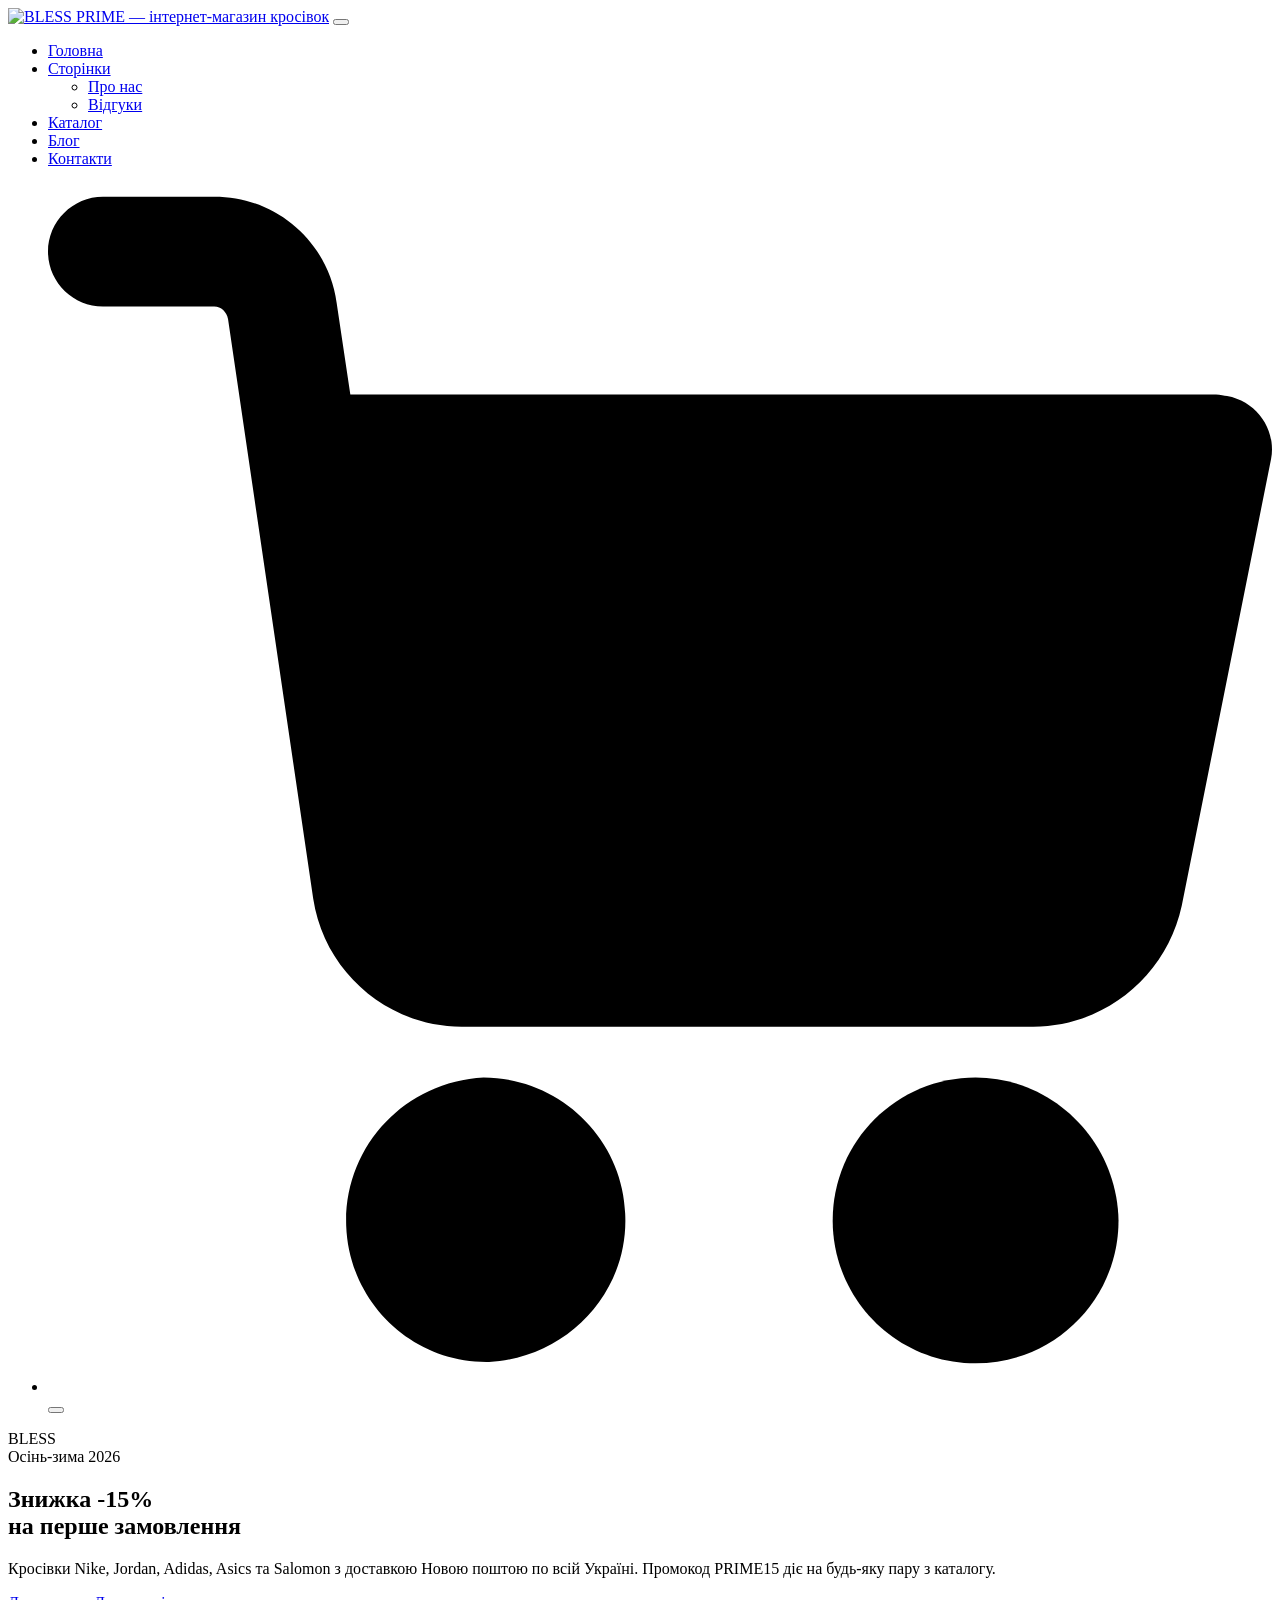
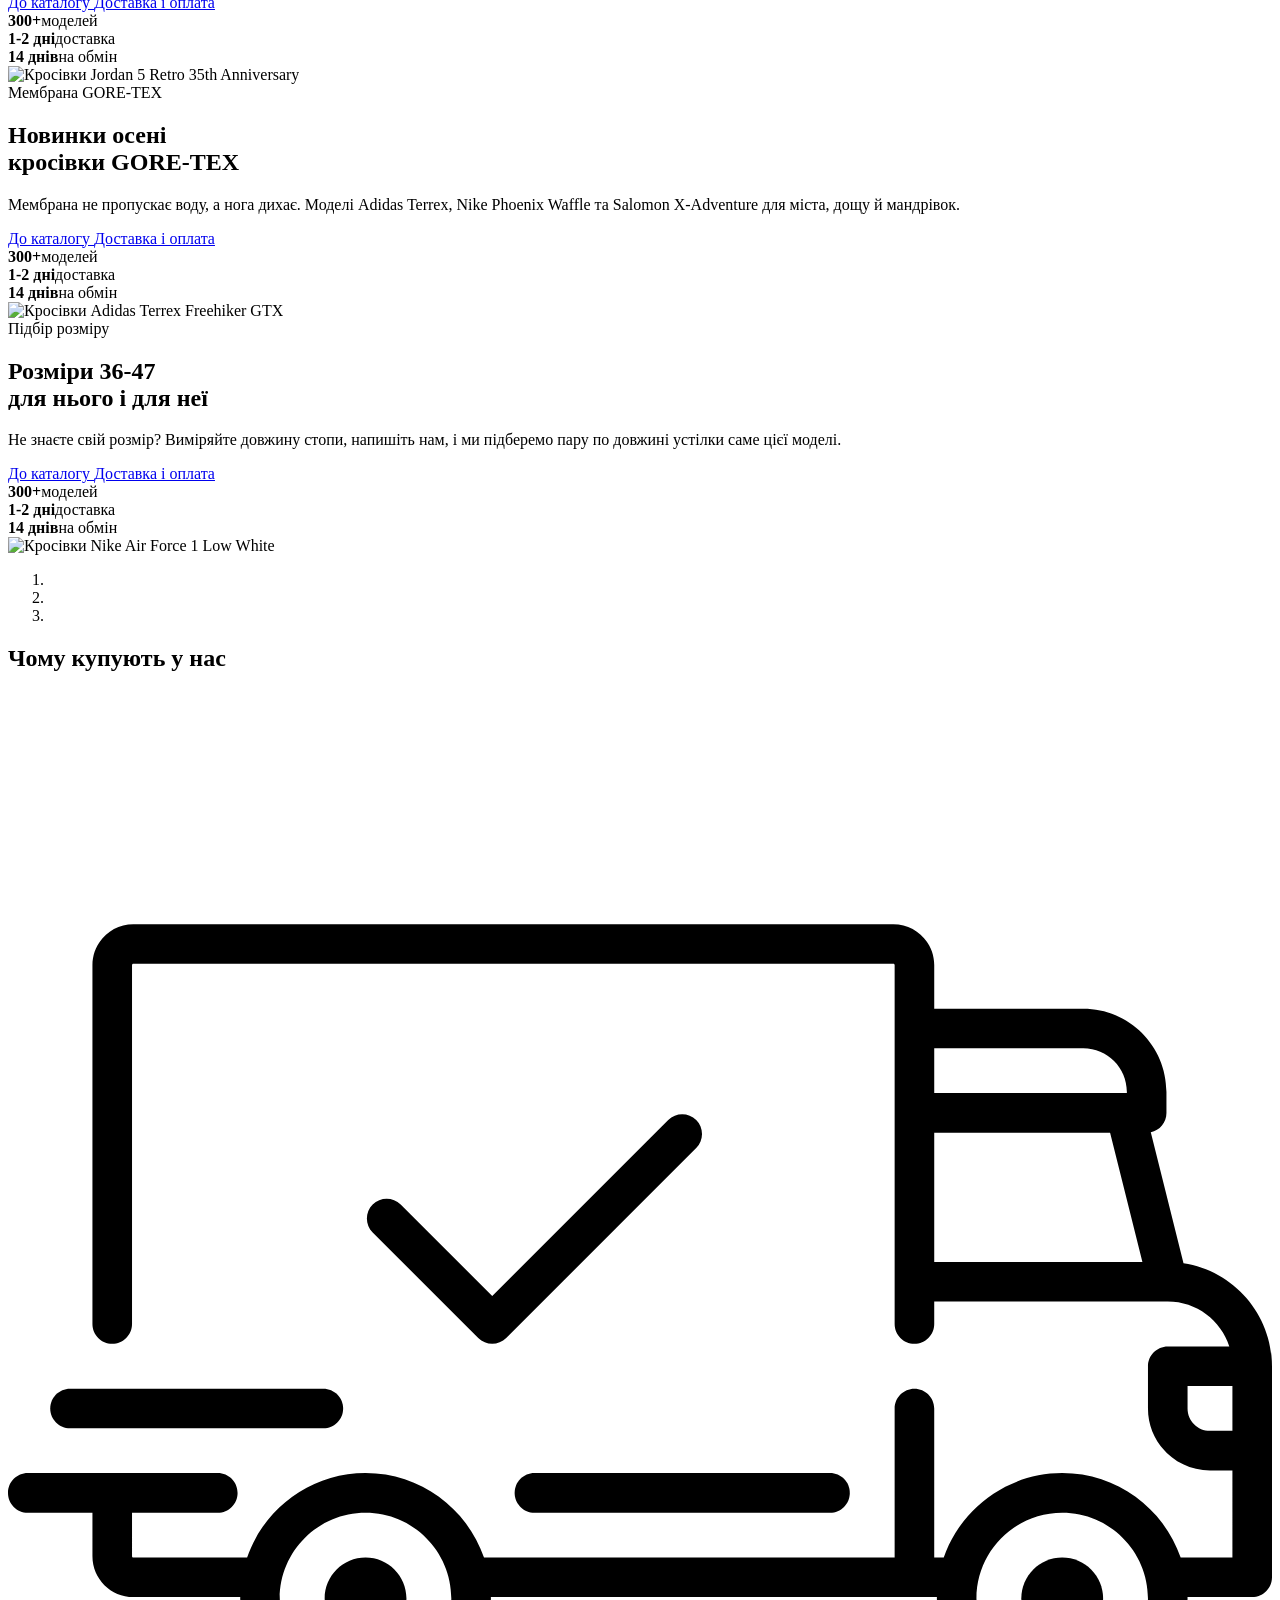
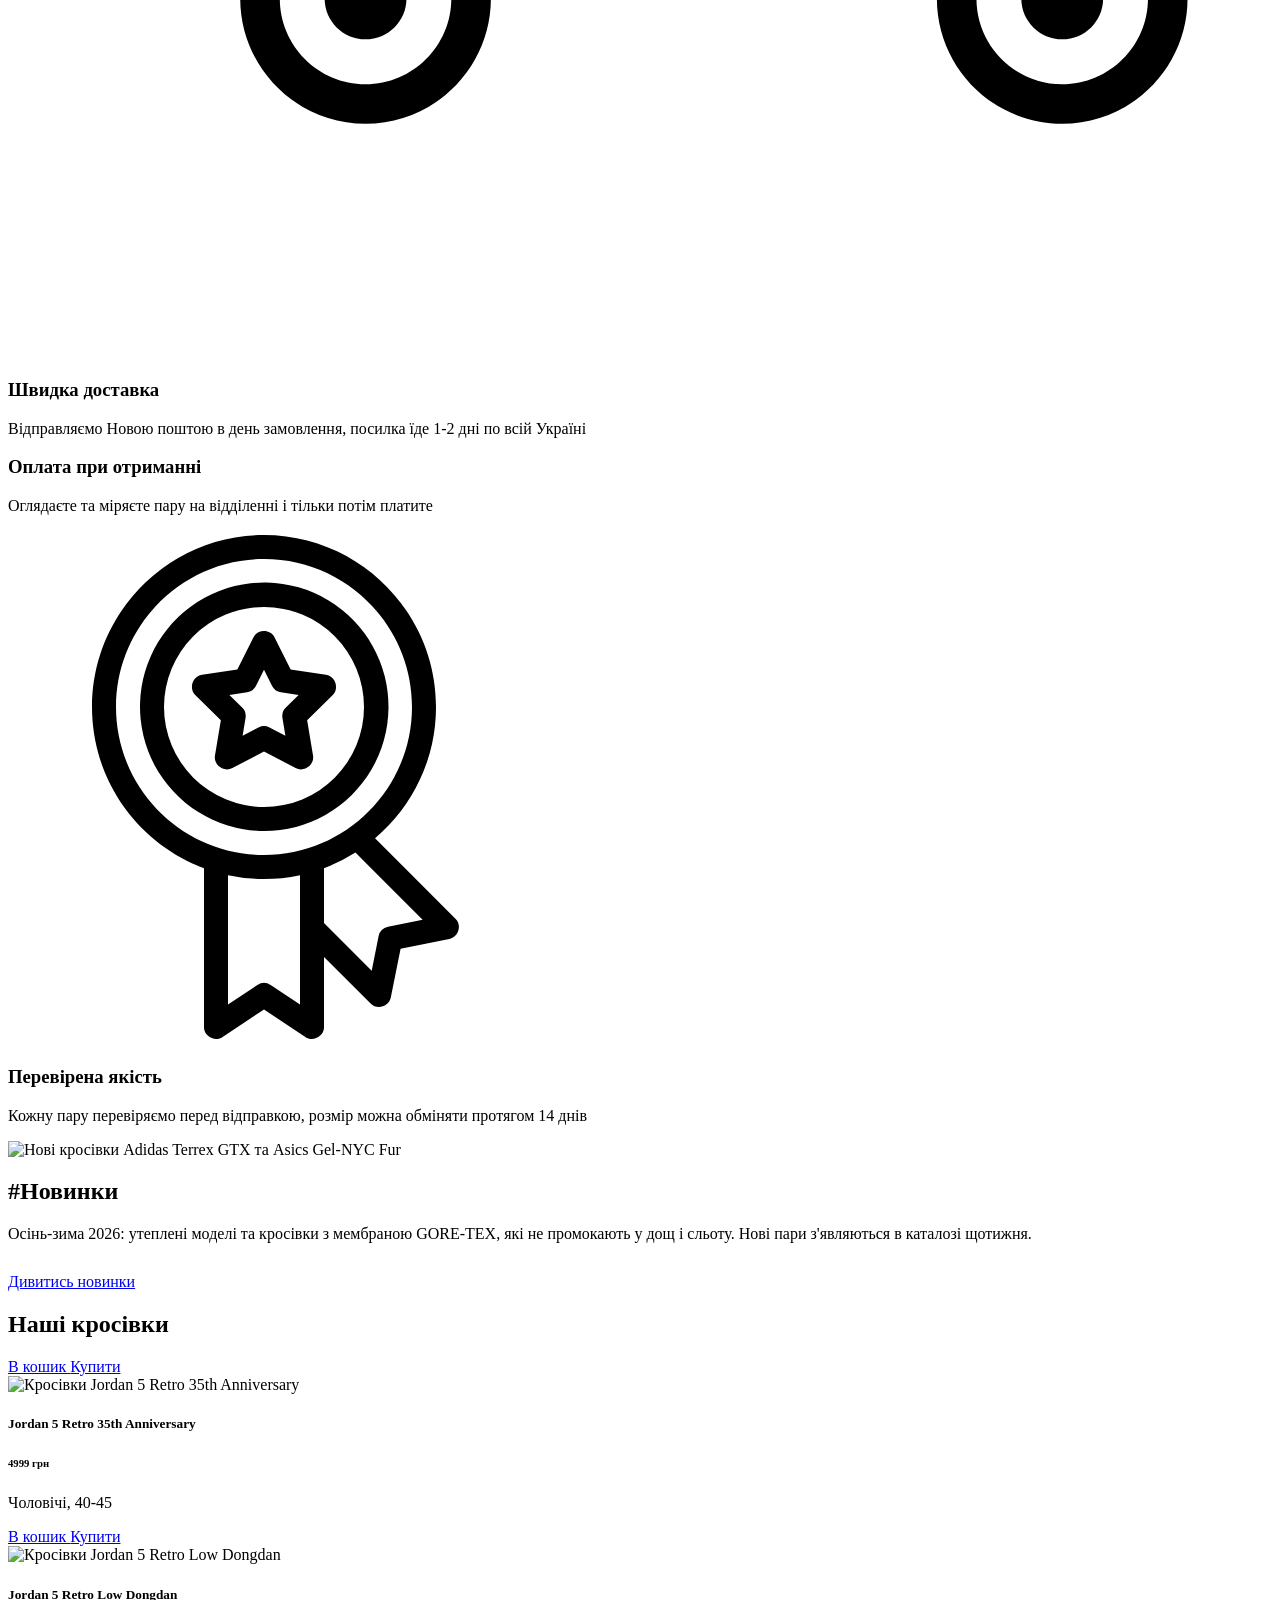
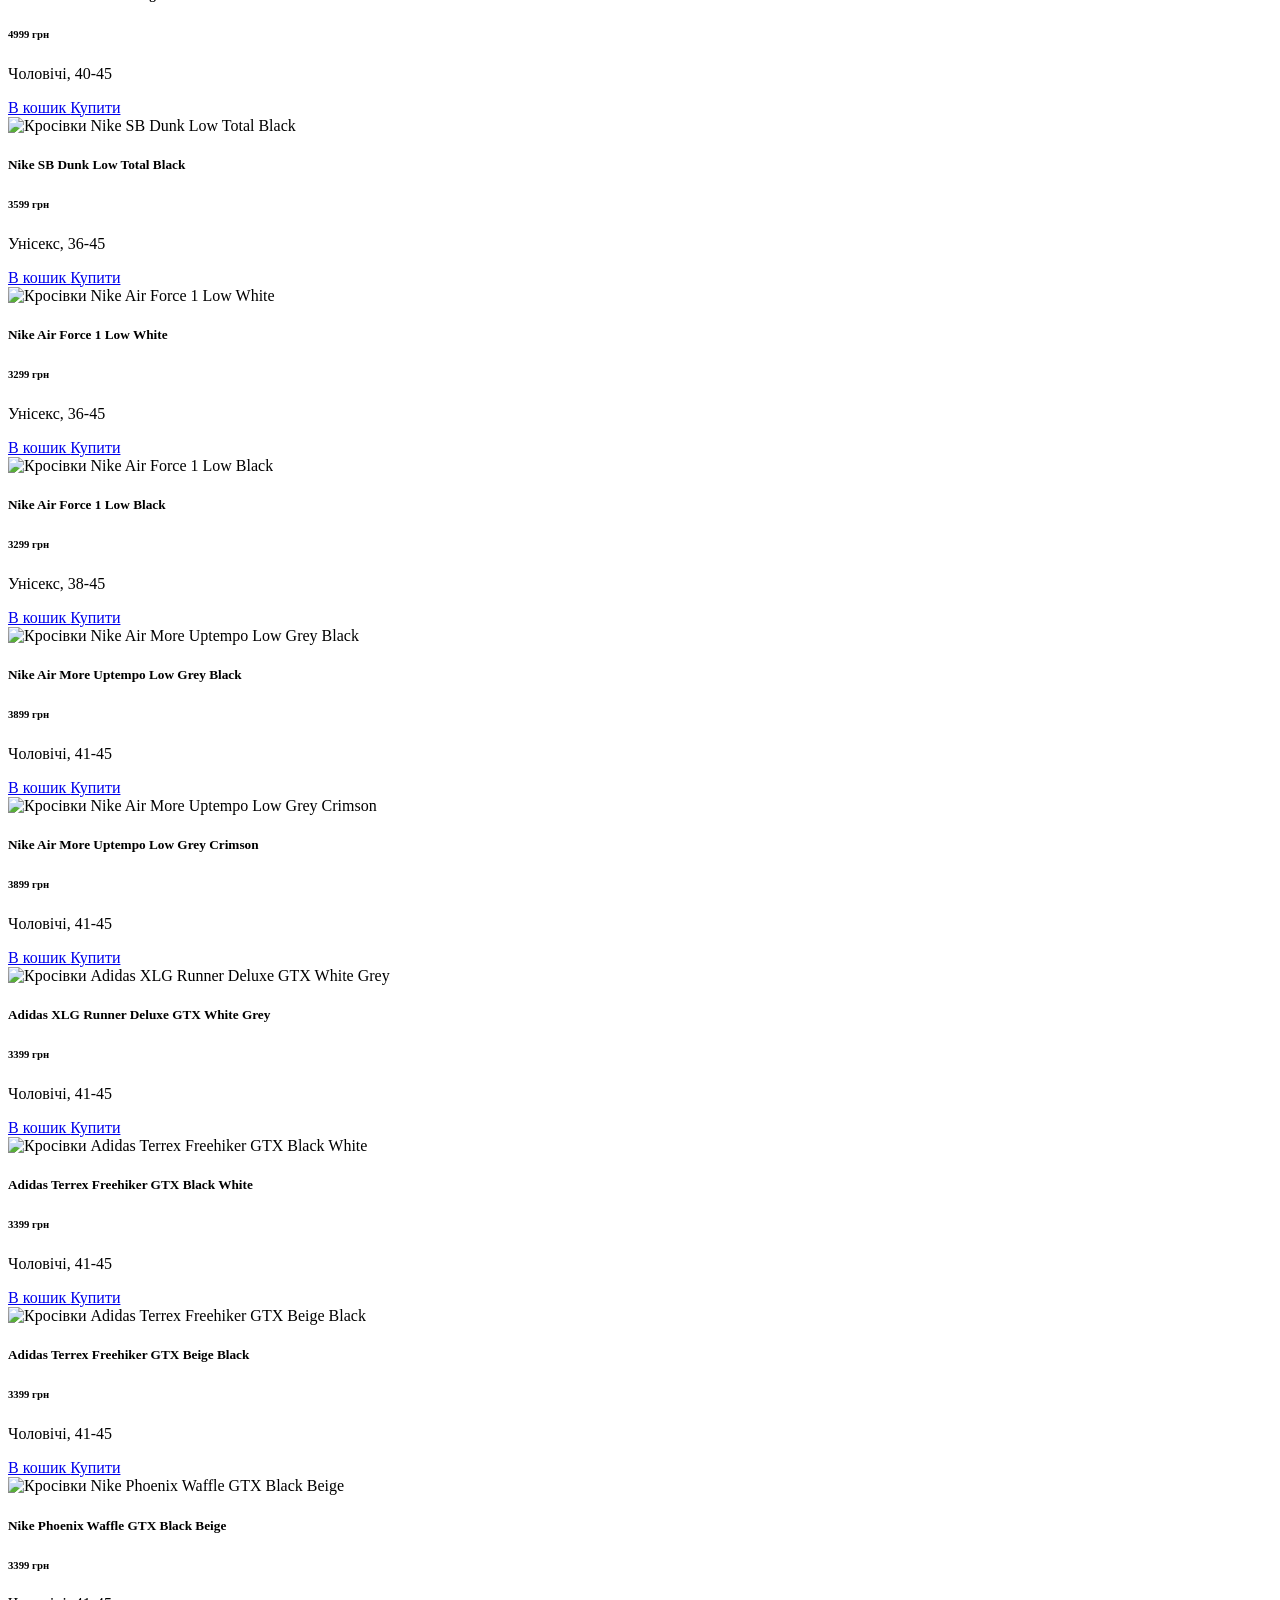
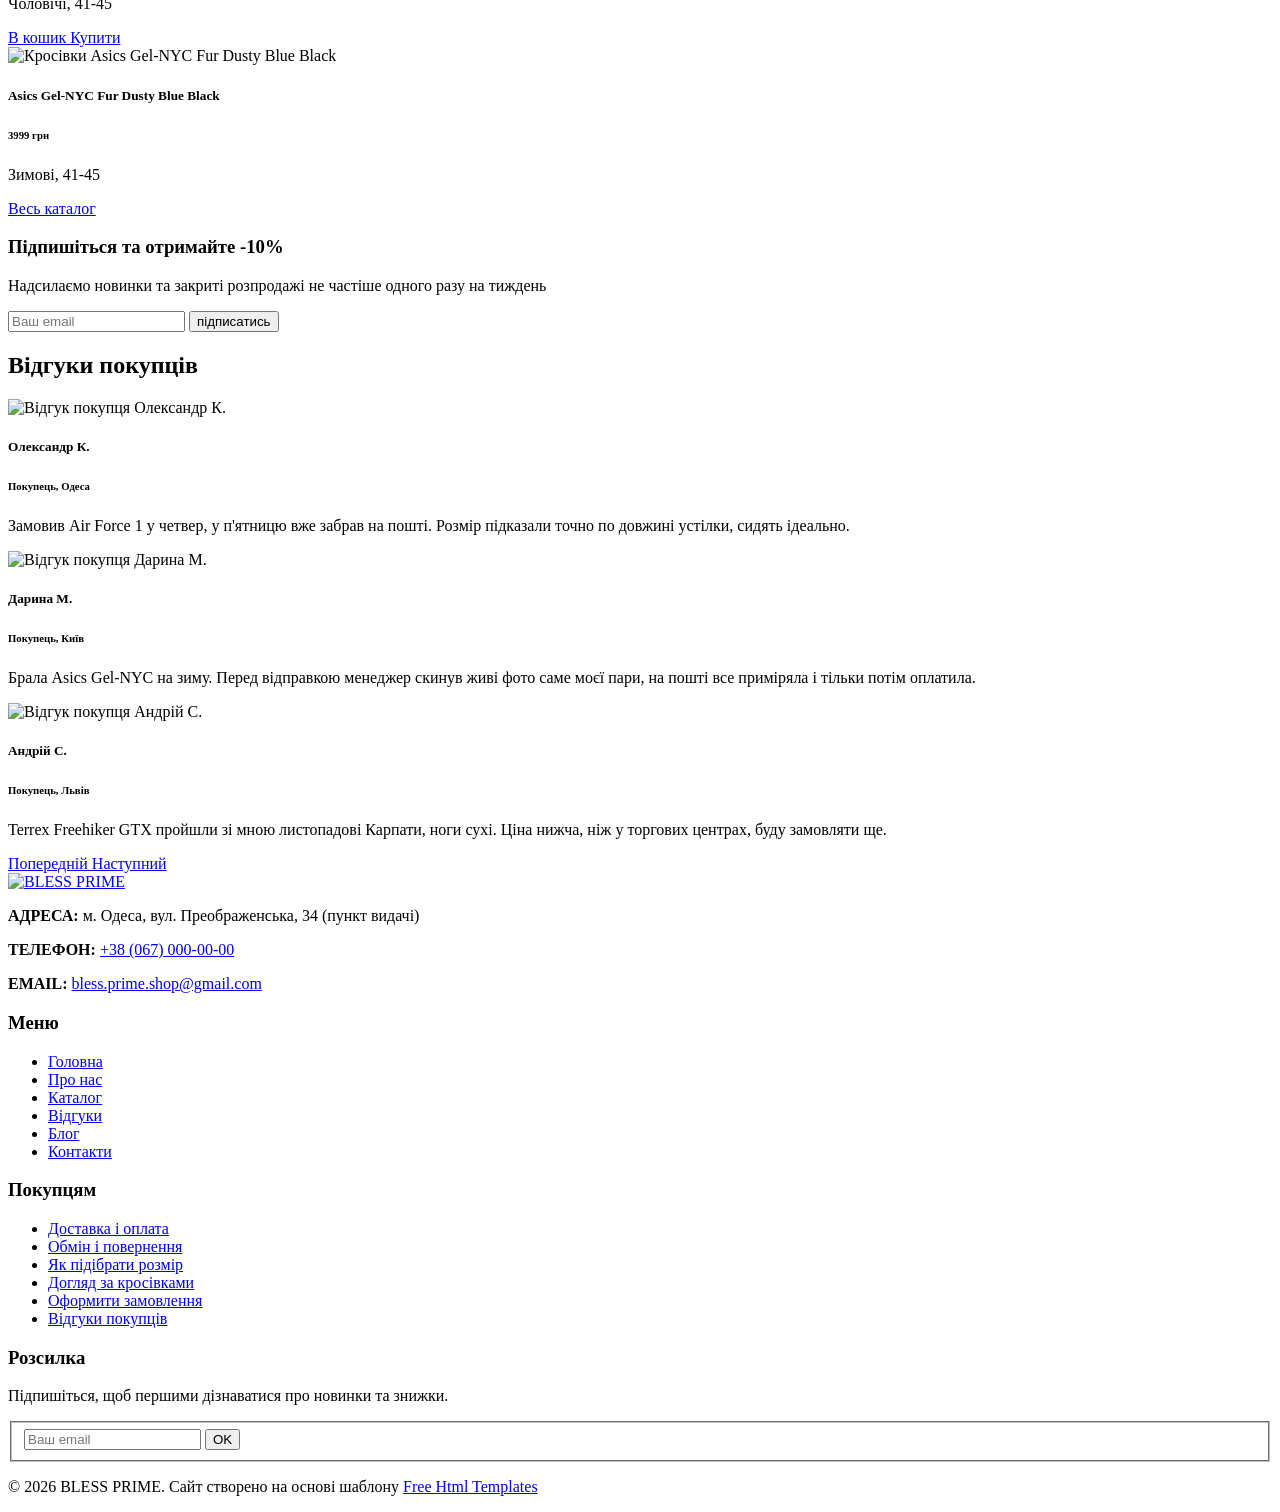
==== index.html @ ebe40871 "Add files via upload" ====
<!DOCTYPE html>
<html lang="uk">
   <head>
      <!-- Basic -->
      <meta charset="utf-8" />
      <meta http-equiv="X-UA-Compatible" content="IE=edge" />
      <!-- GA_TAG -->
      <!-- Mobile Metas -->
      <meta name="viewport" content="width=device-width, initial-scale=1, shrink-to-fit=no" />
      <!-- Site Metas -->
      <meta name="keywords" content="кросівки, купити кросівки, кросівки Одеса, Nike, Jordan, Adidas, Asics, Salomon, GORE-TEX, інтернет-магазин кросівок" />
      <meta name="description" content="Інтернет-магазин кросівок BLESS PRIME: Nike, Jordan, Adidas, Asics, Salomon. Доставка Новою поштою 1-2 дні, оплата при отриманні, обмін розміру 14 днів." />
      <meta name="author" content="BLESS PRIME" />
      <link rel="shortcut icon" href="images/favicon.png" type="image/png">
      <title>Купити кросівки в Одесі та Україні | BLESS PRIME</title>
      <!-- fonts with cyrillic -->
      <link rel="preconnect" href="https://fonts.googleapis.com">
      <link rel="preconnect" href="https://fonts.gstatic.com" crossorigin>
      <link href="https://fonts.googleapis.com/css2?family=Manrope:wght@400;500;600;700;800&family=Unbounded:wght@500;700;800;900&display=swap" rel="stylesheet">
      <!-- bootstrap core css -->
      <link rel="stylesheet" type="text/css" href="css/bootstrap.css" />
      <!-- font awesome style -->
      <link href="css/font-awesome.min.css" rel="stylesheet" />
      <!-- Custom styles for this template -->
      <link href="css/style.css" rel="stylesheet" />
      <!-- responsive style -->
      <link href="css/responsive.css" rel="stylesheet" />
      <!-- BLESS PRIME styles -->
      <link href="css/prime.css" rel="stylesheet" />
   </head>
   <body>
      <div class="hero_area">
         <!-- header section strats -->
         <header class="header_section">
            <div class="container">
               <nav class="navbar navbar-expand-lg custom_nav-container ">
                  <a class="navbar-brand" href="index.html"><img width="250" src="images/logo-bless-prime.png" alt="BLESS PRIME — інтернет-магазин кросівок" /></a>
                  <button class="navbar-toggler" type="button" data-toggle="collapse" data-target="#navbarSupportedContent" aria-controls="navbarSupportedContent" aria-expanded="false" aria-label="Відкрити меню">
                  <span class=""> </span>
                  </button>
                  <div class="collapse navbar-collapse" id="navbarSupportedContent">
                     <ul class="navbar-nav">
                        <li class="nav-item active">
                           <a class="nav-link" href="index.html">Головна</a>
                        </li>
                       <li class="nav-item dropdown">
                           <a class="nav-link dropdown-toggle" href="#" data-toggle="dropdown" role="button" aria-haspopup="true" aria-expanded="true"> <span class="nav-label">Сторінки <span class="caret"></span></span></a>
                           <ul class="dropdown-menu">
                              <li><a href="about.html">Про нас</a></li>
                              <li><a href="testimonial.html">Відгуки</a></li>
                           </ul>
                        </li>
                        <li class="nav-item">
                           <a class="nav-link" href="product.html">Каталог</a>
                        </li>
                        <li class="nav-item">
                           <a class="nav-link" href="blog_list.html">Блог</a>
                        </li>
                        <li class="nav-item">
                           <a class="nav-link" href="contact.html">Контакти</a>
                        </li>
                        <li class="nav-item">
                           <a class="nav-link" href="contact.html" title="Оформити замовлення">
                              <svg version="1.1" id="Capa_1" xmlns="http://www.w3.org/2000/svg" xmlns:xlink="http://www.w3.org/1999/xlink" x="0px" y="0px" viewBox="0 0 456.029 456.029" style="enable-background:new 0 0 456.029 456.029;" xml:space="preserve">
                                 <g>
                                    <g>
                                       <path d="M345.6,338.862c-29.184,0-53.248,23.552-53.248,53.248c0,29.184,23.552,53.248,53.248,53.248
                                          c29.184,0,53.248-23.552,53.248-53.248C398.336,362.926,374.784,338.862,345.6,338.862z" />
                                    </g>
                                 </g>
                                 <g>
                                    <g>
                                       <path d="M439.296,84.91c-1.024,0-2.56-0.512-4.096-0.512H112.64l-5.12-34.304C104.448,27.566,84.992,10.67,61.952,10.67H20.48
                                          C9.216,10.67,0,19.886,0,31.15c0,11.264,9.216,20.48,20.48,20.48h41.472c2.56,0,4.608,2.048,5.12,4.608l31.744,216.064
                                          c4.096,27.136,27.648,47.616,55.296,47.616h212.992c26.624,0,49.664-18.944,55.296-45.056l33.28-166.4
                                          C457.728,97.71,450.56,86.958,439.296,84.91z" />
                                    </g>
                                 </g>
                                 <g>
                                    <g>
                                       <path d="M215.04,389.55c-1.024-28.16-24.576-50.688-52.736-50.688c-29.696,1.536-52.224,26.112-51.2,55.296
                                          c1.024,28.16,24.064,50.688,52.224,50.688h1.024C193.536,443.31,216.576,418.734,215.04,389.55z" />
                                    </g>
                                 </g>
                                 <g>
                                 </g>
                                 <g>
                                 </g>
                                 <g>
                                 </g>
                                 <g>
                                 </g>
                                 <g>
                                 </g>
                                 <g>
                                 </g>
                                 <g>
                                 </g>
                                 <g>
                                 </g>
                                 <g>
                                 </g>
                                 <g>
                                 </g>
                                 <g>
                                 </g>
                                 <g>
                                 </g>
                                 <g>
                                 </g>
                                 <g>
                                 </g>
                                 <g>
                                 </g>
                              </svg>
                           </a>
                        </li>
                        <form class="form-inline" action="product.html">
                           <button class="btn  my-2 my-sm-0 nav_search-btn" type="submit" title="Пошук">
                           <i class="fa fa-search" aria-hidden="true"></i>
                           </button>
                        </form>
                     </ul>
                  </div>
               </nav>
            </div>
         </header>
         <!-- end header section -->
         <!-- slider section -->
         <section class="slider_section ">
            <div class="slider_bg_box">
               <span class="hero_word">BLESS</span>
            </div>
            <div id="customCarousel1" class="carousel slide" data-ride="carousel">
               <div class="carousel-inner">
                  <div class="carousel-item active">
                     <div class="container ">
                        <div class="row">
                           <div class="col-md-7 col-lg-6 ">
                              <div class="detail-box">
                                 <div class="hero_badge">Осінь-зима 2026</div>
                                 <h1 class="slide_title">
                                    <span>
                                    Знижка -15%
                                    </span>
                                    <br>
                                    на перше замовлення
                                 </h1>
                                 <p>
                                    Кросівки Nike, Jordan, Adidas, Asics та Salomon з доставкою Новою поштою по всій Україні. Промокод PRIME15 діє на будь-яку пару з каталогу.
                                 </p>
                                 <div class="btn-box">
                                    <a href="product.html" class="btn1">
                                    До каталогу
                                    </a>
                                    <a href="about.html#delivery" class="btn2">
                                    Доставка і оплата
                                    </a>
                                 </div>
                                 <div class="hero_stats">
                                    <div><b>300+</b><span>моделей</span></div>
                                    <div><b>1-2 дні</b><span>доставка</span></div>
                                    <div><b>14 днів</b><span>на обмін</span></div>
                                 </div>
                              </div>
                           </div>
                           <div class="col-md-5 col-lg-6 hero_img_col">
                              <img class="hero_img" src="images/hero-jordan-5-retro.jpg" alt="Кросівки Jordan 5 Retro 35th Anniversary">
                           </div>
                        </div>
                     </div>
                  </div>
                  <div class="carousel-item ">
                     <div class="container ">
                        <div class="row">
                           <div class="col-md-7 col-lg-6 ">
                              <div class="detail-box">
                                 <div class="hero_badge">Мембрана GORE-TEX</div>
                                 <h2 class="slide_title">
                                    <span>
                                    Новинки осені
                                    </span>
                                    <br>
                                    кросівки GORE-TEX
                                 </h2>
                                 <p>
                                    Мембрана не пропускає воду, а нога дихає. Моделі Adidas Terrex, Nike Phoenix Waffle та Salomon X-Adventure для міста, дощу й мандрівок.
                                 </p>
                                 <div class="btn-box">
                                    <a href="product.html" class="btn1">
                                    До каталогу
                                    </a>
                                    <a href="about.html#delivery" class="btn2">
                                    Доставка і оплата
                                    </a>
                                 </div>
                                 <div class="hero_stats">
                                    <div><b>300+</b><span>моделей</span></div>
                                    <div><b>1-2 дні</b><span>доставка</span></div>
                                    <div><b>14 днів</b><span>на обмін</span></div>
                                 </div>
                              </div>
                           </div>
                           <div class="col-md-5 col-lg-6 hero_img_col">
                              <img class="hero_img" src="images/hero-adidas-terrex-gtx.jpg" alt="Кросівки Adidas Terrex Freehiker GTX">
                           </div>
                        </div>
                     </div>
                  </div>
                  <div class="carousel-item ">
                     <div class="container ">
                        <div class="row">
                           <div class="col-md-7 col-lg-6 ">
                              <div class="detail-box">
                                 <div class="hero_badge">Підбір розміру</div>
                                 <h2 class="slide_title">
                                    <span>
                                    Розміри 36-47
                                    </span>
                                    <br>
                                    для нього і для неї
                                 </h2>
                                 <p>
                                    Не знаєте свій розмір? Виміряйте довжину стопи, напишіть нам, і ми підберемо пару по довжині устілки саме цієї моделі.
                                 </p>
                                 <div class="btn-box">
                                    <a href="product.html" class="btn1">
                                    До каталогу
                                    </a>
                                    <a href="about.html#delivery" class="btn2">
                                    Доставка і оплата
                                    </a>
                                 </div>
                                 <div class="hero_stats">
                                    <div><b>300+</b><span>моделей</span></div>
                                    <div><b>1-2 дні</b><span>доставка</span></div>
                                    <div><b>14 днів</b><span>на обмін</span></div>
                                 </div>
                              </div>
                           </div>
                           <div class="col-md-5 col-lg-6 hero_img_col">
                              <img class="hero_img" src="images/hero-nike-air-force-1.jpg" alt="Кросівки Nike Air Force 1 Low White">
                           </div>
                        </div>
                     </div>
                  </div>
               </div>
               <div class="container">
                  <ol class="carousel-indicators">
                     <li data-target="#customCarousel1" data-slide-to="0" class="active"></li>
                     <li data-target="#customCarousel1" data-slide-to="1"></li>
                     <li data-target="#customCarousel1" data-slide-to="2"></li>
                  </ol>
               </div>
            </div>
         </section>
         <!-- end slider section -->
      </div>
      <!-- why section -->
      <section class="why_section layout_padding">
         <div class="container">
            <div class="heading_container heading_center">
               <h2>
                  Чому купують у нас
               </h2>
            </div>
            <div class="row">
               <div class="col-md-4">
                  <div class="box ">
                     <div class="img-box">
                        <svg version="1.1" id="Layer_1" xmlns="http://www.w3.org/2000/svg" xmlns:xlink="http://www.w3.org/1999/xlink" x="0px" y="0px" viewBox="0 0 512 512" style="enable-background:new 0 0 512 512;" xml:space="preserve">
                           <g>
                              <g>
                                 <path d="M476.158,231.363l-13.259-53.035c3.625-0.77,6.345-3.986,6.345-7.839v-8.551c0-18.566-15.105-33.67-33.67-33.67h-60.392
                                    V110.63c0-9.136-7.432-16.568-16.568-16.568H50.772c-9.136,0-16.568,7.432-16.568,16.568V256c0,4.427,3.589,8.017,8.017,8.017
                                    c4.427,0,8.017-3.589,8.017-8.017V110.63c0-0.295,0.239-0.534,0.534-0.534h307.841c0.295,0,0.534,0.239,0.534,0.534v145.372
                                    c0,4.427,3.589,8.017,8.017,8.017c4.427,0,8.017-3.589,8.017-8.017v-9.088h94.569c0.008,0,0.014,0.002,0.021,0.002
                                    c0.008,0,0.015-0.001,0.022-0.001c11.637,0.008,21.518,7.646,24.912,18.171h-24.928c-4.427,0-8.017,3.589-8.017,8.017v17.102
                                    c0,13.851,11.268,25.119,25.119,25.119h9.086v35.273h-20.962c-6.886-19.883-25.787-34.205-47.982-34.205
                                    s-41.097,14.322-47.982,34.205h-3.86v-60.393c0-4.427-3.589-8.017-8.017-8.017c-4.427,0-8.017,3.589-8.017,8.017v60.391H192.817
                                    c-6.886-19.883-25.787-34.205-47.982-34.205s-41.097,14.322-47.982,34.205H50.772c-0.295,0-0.534-0.239-0.534-0.534v-17.637
                                    h34.739c4.427,0,8.017-3.589,8.017-8.017s-3.589-8.017-8.017-8.017H8.017c-4.427,0-8.017,3.589-8.017,8.017
                                    s3.589,8.017,8.017,8.017h26.188v17.637c0,9.136,7.432,16.568,16.568,16.568h43.304c-0.002,0.178-0.014,0.355-0.014,0.534
                                    c0,27.996,22.777,50.772,50.772,50.772s50.772-22.776,50.772-50.772c0-0.18-0.012-0.356-0.014-0.534h180.67
                                    c-0.002,0.178-0.014,0.355-0.014,0.534c0,27.996,22.777,50.772,50.772,50.772c27.995,0,50.772-22.776,50.772-50.772
                                    c0-0.18-0.012-0.356-0.014-0.534h26.203c4.427,0,8.017-3.589,8.017-8.017v-85.511C512,251.989,496.423,234.448,476.158,231.363z
                                    M375.182,144.301h60.392c9.725,0,17.637,7.912,17.637,17.637v0.534h-78.029V144.301z M375.182,230.881v-52.376h71.235
                                    l13.094,52.376H375.182z M144.835,401.904c-19.155,0-34.739-15.583-34.739-34.739s15.584-34.739,34.739-34.739
                                    c19.155,0,34.739,15.583,34.739,34.739S163.99,401.904,144.835,401.904z M427.023,401.904c-19.155,0-34.739-15.583-34.739-34.739
                                    s15.584-34.739,34.739-34.739c19.155,0,34.739,15.583,34.739,34.739S446.178,401.904,427.023,401.904z M495.967,299.29h-9.086
                                    c-5.01,0-9.086-4.076-9.086-9.086v-9.086h18.171V299.29z" />
                              </g>
                           </g>
                           <g>
                              <g>
                                 <path d="M144.835,350.597c-9.136,0-16.568,7.432-16.568,16.568c0,9.136,7.432,16.568,16.568,16.568
                                    c9.136,0,16.568-7.432,16.568-16.568C161.403,358.029,153.971,350.597,144.835,350.597z" />
                              </g>
                           </g>
                           <g>
                              <g>
                                 <path d="M427.023,350.597c-9.136,0-16.568,7.432-16.568,16.568c0,9.136,7.432,16.568,16.568,16.568
                                    c9.136,0,16.568-7.432,16.568-16.568C443.591,358.029,436.159,350.597,427.023,350.597z" />
                              </g>
                           </g>
                           <g>
                              <g>
                                 <path d="M332.96,316.393H213.244c-4.427,0-8.017,3.589-8.017,8.017s3.589,8.017,8.017,8.017H332.96
                                    c4.427,0,8.017-3.589,8.017-8.017S337.388,316.393,332.96,316.393z" />
                              </g>
                           </g>
                           <g>
                              <g>
                                 <path d="M127.733,282.188H25.119c-4.427,0-8.017,3.589-8.017,8.017s3.589,8.017,8.017,8.017h102.614
                                    c4.427,0,8.017-3.589,8.017-8.017S132.16,282.188,127.733,282.188z" />
                              </g>
                           </g>
                           <g>
                              <g>
                                 <path d="M278.771,173.37c-3.13-3.13-8.207-3.13-11.337,0.001l-71.292,71.291l-37.087-37.087c-3.131-3.131-8.207-3.131-11.337,0
                                    c-3.131,3.131-3.131,8.206,0,11.337l42.756,42.756c1.565,1.566,3.617,2.348,5.668,2.348s4.104-0.782,5.668-2.348l76.96-76.96
                                    C281.901,181.576,281.901,176.501,278.771,173.37z" />
                              </g>
                           </g>
                           <g>
                           </g>
                           <g>
                           </g>
                           <g>
                           </g>
                           <g>
                           </g>
                           <g>
                           </g>
                           <g>
                           </g>
                           <g>
                           </g>
                           <g>
                           </g>
                           <g>
                           </g>
                           <g>
                           </g>
                           <g>
                           </g>
                           <g>
                           </g>
                           <g>
                           </g>
                           <g>
                           </g>
                           <g>
                           </g>
                        </svg>
                     </div>
                     <div class="detail-box">
                        <h3>
                           Швидка доставка
                        </h3>
                        <p>
                           Відправляємо Новою поштою в день замовлення, посилка їде 1-2 дні по всій Україні
                        </p>
                     </div>
                  </div>
               </div>
               <div class="col-md-4">
                  <div class="box ">
                     <div class="img-box">
                        <i class="fa fa-credit-card" aria-hidden="true"></i>
                     </div>
                     <div class="detail-box">
                        <h3>
                           Оплата при отриманні
                        </h3>
                        <p>
                           Оглядаєте та міряєте пару на відділенні і тільки потім платите
                        </p>
                     </div>
                  </div>
               </div>
               <div class="col-md-4">
                  <div class="box ">
                     <div class="img-box">
                        <svg id="_30_Premium" height="512" viewBox="0 0 512 512" width="512" xmlns="http://www.w3.org/2000/svg" data-name="30_Premium">
                           <g id="filled">
                              <path d="m252.92 300h3.08a124.245 124.245 0 1 0 -4.49-.09c.075.009.15.023.226.03.394.039.789.06 1.184.06zm-96.92-124a100 100 0 1 1 100 100 100.113 100.113 0 0 1 -100-100z" />
                              <path d="m447.445 387.635-80.4-80.4a171.682 171.682 0 0 0 60.955-131.235c0-94.841-77.159-172-172-172s-172 77.159-172 172c0 73.747 46.657 136.794 112 161.2v158.8c-.3 9.289 11.094 15.384 18.656 9.984l41.344-27.562 41.344 27.562c7.574 5.4 18.949-.7 18.656-9.984v-70.109l46.6 46.594c6.395 6.789 18.712 3.025 20.253-6.132l9.74-48.724 48.725-9.742c9.163-1.531 12.904-13.893 6.127-20.252zm-339.445-211.635c0-81.607 66.393-148 148-148s148 66.393 148 148-66.393 148-148 148-148-66.393-148-148zm154.656 278.016a12 12 0 0 0 -13.312 0l-29.344 19.562v-129.378a172.338 172.338 0 0 0 72 0v129.38zm117.381-58.353a12 12 0 0 0 -9.415 9.415l-6.913 34.58-47.709-47.709v-54.749a171.469 171.469 0 0 0 31.467-15.6l67.151 67.152z" />
                              <path d="m287.62 236.985c8.349 4.694 19.251-3.212 17.367-12.618l-5.841-35.145 25.384-25c7.049-6.5 2.89-19.3-6.634-20.415l-35.23-5.306-15.933-31.867c-4.009-8.713-17.457-8.711-21.466 0l-15.933 31.866-35.23 5.306c-9.526 1.119-13.681 13.911-6.634 20.415l25.384 25-5.841 35.145c-1.879 9.406 9 17.31 17.367 12.618l31.62-16.414zm-53-32.359 2.928-17.615a12 12 0 0 0 -3.417-10.516l-12.721-12.531 17.658-2.66a12 12 0 0 0 8.947-6.5l7.985-15.971 7.985 15.972a12 12 0 0 0 8.947 6.5l17.658 2.66-12.723 12.535a12 12 0 0 0 -3.417 10.516l2.928 17.615-15.849-8.231a12 12 0 0 0 -11.058 0z" />
                           </g>
                        </svg>
                     </div>
                     <div class="detail-box">
                        <h3>
                           Перевірена якість
                        </h3>
                        <p>
                           Кожну пару перевіряємо перед відправкою, розмір можна обміняти протягом 14 днів
                        </p>
                     </div>
                  </div>
               </div>
            </div>
         </div>
      </section>
      <!-- end why section -->
      <!-- arrival section -->
      <section class="arrival_section">
         <div class="container">
            <div class="box">
               <div class="arrival_bg_box">
                  <img src="images/new-arrivals-gtx-sneakers.jpg" alt="Нові кросівки Adidas Terrex GTX та Asics Gel-NYC Fur">
               </div>
               <div class="row">
                  <div class="col-md-6 ml-auto">
                     <div class="heading_container remove_line_bt">
                        <h2>
                           #Новинки
                        </h2>
                     </div>
                     <p style="margin-top: 20px;margin-bottom: 30px;">
                        Осінь-зима 2026: утеплені моделі та кросівки з мембраною GORE-TEX, які не промокають у дощ і сльоту. Нові пари з'являються в каталозі щотижня.
                     </p>
                     <a href="product.html">
                     Дивитись новинки
                     </a>
                  </div>
               </div>
            </div>
         </div>
      </section>
      <!-- end arrival section -->
      <!-- product section -->
      <section class="product_section layout_padding">
         <div class="container">
            <div class="heading_container heading_center">
               <h2>
                  Наші <span>кросівки</span>
               </h2>
            </div>
            <div class="row">
               <div class="col-sm-6 col-md-4 col-lg-4" data-tags="jordan 5 retro 35th anniversary">
                  <div class="box">
                     <div class="option_container">
                        <div class="options">
                           <a href="product.html" class="option1">
                           В кошик
                           </a>
                           <a href="contact.html" class="option2">
                           Купити
                           </a>
                        </div>
                     </div>
                     <div class="img-box">
                        <img src="images/jordan-5-retro-35th-anniversary.jpg" alt="Кросівки Jordan 5 Retro 35th Anniversary">
                     </div>
                     <div class="detail-box">
                        <h5>
                           Jordan 5 Retro 35th Anniversary
                        </h5>
                        <h6>
                           4999 грн
                        </h6>
                     </div>
                     <p class="product_note">Чоловічі, 40-45</p>
                  </div>
               </div>
               <div class="col-sm-6 col-md-4 col-lg-4" data-tags="jordan 5 retro low dongdan">
                  <div class="box">
                     <div class="option_container">
                        <div class="options">
                           <a href="product.html" class="option1">
                           В кошик
                           </a>
                           <a href="contact.html" class="option2">
                           Купити
                           </a>
                        </div>
                     </div>
                     <div class="img-box">
                        <img src="images/jordan-5-retro-low-dongdan.jpg" alt="Кросівки Jordan 5 Retro Low Dongdan">
                     </div>
                     <div class="detail-box">
                        <h5>
                           Jordan 5 Retro Low Dongdan
                        </h5>
                        <h6>
                           4999 грн
                        </h6>
                     </div>
                     <p class="product_note">Чоловічі, 40-45</p>
                  </div>
               </div>
               <div class="col-sm-6 col-md-4 col-lg-4" data-tags="nike sb dunk low total black">
                  <div class="box">
                     <div class="option_container">
                        <div class="options">
                           <a href="product.html" class="option1">
                           В кошик
                           </a>
                           <a href="contact.html" class="option2">
                           Купити
                           </a>
                        </div>
                     </div>
                     <div class="img-box">
                        <img src="images/nike-sb-dunk-low-total-black.jpg" alt="Кросівки Nike SB Dunk Low Total Black">
                     </div>
                     <div class="detail-box">
                        <h5>
                           Nike SB Dunk Low Total Black
                        </h5>
                        <h6>
                           3599 грн
                        </h6>
                     </div>
                     <p class="product_note">Унісекс, 36-45</p>
                  </div>
               </div>
               <div class="col-sm-6 col-md-4 col-lg-4" data-tags="nike air force 1 low white">
                  <div class="box">
                     <div class="option_container">
                        <div class="options">
                           <a href="product.html" class="option1">
                           В кошик
                           </a>
                           <a href="contact.html" class="option2">
                           Купити
                           </a>
                        </div>
                     </div>
                     <div class="img-box">
                        <img src="images/nike-air-force-1-low-white.jpg" alt="Кросівки Nike Air Force 1 Low White">
                     </div>
                     <div class="detail-box">
                        <h5>
                           Nike Air Force 1 Low White
                        </h5>
                        <h6>
                           3299 грн
                        </h6>
                     </div>
                     <p class="product_note">Унісекс, 36-45</p>
                  </div>
               </div>
               <div class="col-sm-6 col-md-4 col-lg-4" data-tags="nike air force 1 low black">
                  <div class="box">
                     <div class="option_container">
                        <div class="options">
                           <a href="product.html" class="option1">
                           В кошик
                           </a>
                           <a href="contact.html" class="option2">
                           Купити
                           </a>
                        </div>
                     </div>
                     <div class="img-box">
                        <img src="images/nike-air-force-1-low-black.jpg" alt="Кросівки Nike Air Force 1 Low Black">
                     </div>
                     <div class="detail-box">
                        <h5>
                           Nike Air Force 1 Low Black
                        </h5>
                        <h6>
                           3299 грн
                        </h6>
                     </div>
                     <p class="product_note">Унісекс, 38-45</p>
                  </div>
               </div>
               <div class="col-sm-6 col-md-4 col-lg-4" data-tags="nike air more uptempo low grey black">
                  <div class="box">
                     <div class="option_container">
                        <div class="options">
                           <a href="product.html" class="option1">
                           В кошик
                           </a>
                           <a href="contact.html" class="option2">
                           Купити
                           </a>
                        </div>
                     </div>
                     <div class="img-box">
                        <img src="images/nike-air-more-uptempo-low-grey-black.jpg" alt="Кросівки Nike Air More Uptempo Low Grey Black">
                     </div>
                     <div class="detail-box">
                        <h5>
                           Nike Air More Uptempo Low Grey Black
                        </h5>
                        <h6>
                           3899 грн
                        </h6>
                     </div>
                     <p class="product_note">Чоловічі, 41-45</p>
                  </div>
               </div>
               <div class="col-sm-6 col-md-4 col-lg-4" data-tags="nike air more uptempo low grey crimson">
                  <div class="box">
                     <div class="option_container">
                        <div class="options">
                           <a href="product.html" class="option1">
                           В кошик
                           </a>
                           <a href="contact.html" class="option2">
                           Купити
                           </a>
                        </div>
                     </div>
                     <div class="img-box">
                        <img src="images/nike-air-more-uptempo-low-grey-crimson.jpg" alt="Кросівки Nike Air More Uptempo Low Grey Crimson">
                     </div>
                     <div class="detail-box">
                        <h5>
                           Nike Air More Uptempo Low Grey Crimson
                        </h5>
                        <h6>
                           3899 грн
                        </h6>
                     </div>
                     <p class="product_note">Чоловічі, 41-45</p>
                  </div>
               </div>
               <div class="col-sm-6 col-md-4 col-lg-4" data-tags="adidas xlg runner deluxe gtx white grey gtx">
                  <div class="box">
                     <div class="option_container">
                        <div class="options">
                           <a href="product.html" class="option1">
                           В кошик
                           </a>
                           <a href="contact.html" class="option2">
                           Купити
                           </a>
                        </div>
                     </div>
                     <div class="img-box">
                        <img src="images/adidas-xlg-runner-deluxe-gtx-white-grey.jpg" alt="Кросівки Adidas XLG Runner Deluxe GTX White Grey">
                     </div>
                     <div class="detail-box">
                        <h5>
                           Adidas XLG Runner Deluxe GTX White Grey
                        </h5>
                        <h6>
                           3399 грн
                        </h6>
                     </div>
                     <p class="product_note">Чоловічі, 41-45</p>
                  </div>
               </div>
               <div class="col-sm-6 col-md-4 col-lg-4" data-tags="adidas terrex freehiker gtx black white gtx">
                  <div class="box">
                     <div class="option_container">
                        <div class="options">
                           <a href="product.html" class="option1">
                           В кошик
                           </a>
                           <a href="contact.html" class="option2">
                           Купити
                           </a>
                        </div>
                     </div>
                     <div class="img-box">
                        <img src="images/adidas-terrex-freehiker-gtx-black-white.jpg" alt="Кросівки Adidas Terrex Freehiker GTX Black White">
                     </div>
                     <div class="detail-box">
                        <h5>
                           Adidas Terrex Freehiker GTX Black White
                        </h5>
                        <h6>
                           3399 грн
                        </h6>
                     </div>
                     <p class="product_note">Чоловічі, 41-45</p>
                  </div>
               </div>
               <div class="col-sm-6 col-md-4 col-lg-4" data-tags="adidas terrex freehiker gtx beige black gtx">
                  <div class="box">
                     <div class="option_container">
                        <div class="options">
                           <a href="product.html" class="option1">
                           В кошик
                           </a>
                           <a href="contact.html" class="option2">
                           Купити
                           </a>
                        </div>
                     </div>
                     <div class="img-box">
                        <img src="images/adidas-terrex-freehiker-gtx-beige-black.jpg" alt="Кросівки Adidas Terrex Freehiker GTX Beige Black">
                     </div>
                     <div class="detail-box">
                        <h5>
                           Adidas Terrex Freehiker GTX Beige Black
                        </h5>
                        <h6>
                           3399 грн
                        </h6>
                     </div>
                     <p class="product_note">Чоловічі, 41-45</p>
                  </div>
               </div>
               <div class="col-sm-6 col-md-4 col-lg-4" data-tags="nike phoenix waffle gtx black beige gtx">
                  <div class="box">
                     <div class="option_container">
                        <div class="options">
                           <a href="product.html" class="option1">
                           В кошик
                           </a>
                           <a href="contact.html" class="option2">
                           Купити
                           </a>
                        </div>
                     </div>
                     <div class="img-box">
                        <img src="images/nike-phoenix-waffle-gtx-black-beige.jpg" alt="Кросівки Nike Phoenix Waffle GTX Black Beige">
                     </div>
                     <div class="detail-box">
                        <h5>
                           Nike Phoenix Waffle GTX Black Beige
                        </h5>
                        <h6>
                           3399 грн
                        </h6>
                     </div>
                     <p class="product_note">Чоловічі, 41-45</p>
                  </div>
               </div>
               <div class="col-sm-6 col-md-4 col-lg-4" data-tags="asics gel-nyc fur dusty blue black">
                  <div class="box">
                     <div class="option_container">
                        <div class="options">
                           <a href="product.html" class="option1">
                           В кошик
                           </a>
                           <a href="contact.html" class="option2">
                           Купити
                           </a>
                        </div>
                     </div>
                     <div class="img-box">
                        <img src="images/asics-gel-nyc-fur-dusty-blue-black.jpg" alt="Кросівки Asics Gel-NYC Fur Dusty Blue Black">
                     </div>
                     <div class="detail-box">
                        <h5>
                           Asics Gel-NYC Fur Dusty Blue Black
                        </h5>
                        <h6>
                           3999 грн
                        </h6>
                     </div>
                     <p class="product_note">Зимові, 41-45</p>
                  </div>
               </div>
            </div>
            <div class="btn-box">
               <a href="product.html">
               Весь каталог
               </a>
            </div>
         </div>
      </section>
      <!-- end product section -->
      <!-- subscribe section -->
      <section class="subscribe_section">
         <div class="container-fuild">
            <div class="box">
               <div class="row">
                  <div class="col-md-6 offset-md-3">
                     <div class="subscribe_form ">
                        <div class="heading_container heading_center">
                           <h3>Підпишіться та отримайте -10%</h3>
                        </div>
                        <p>Надсилаємо новинки та закриті розпродажі не частіше одного разу на тиждень</p>
                        <form action="index.html">
                           <input type="email" placeholder="Ваш email" required>
                           <button>
                           підписатись
                           </button>
                        </form>
                     </div>
                  </div>
               </div>
            </div>
         </div>
      </section>
      <!-- end subscribe section -->
      <!-- client section -->
      <section class="client_section layout_padding">
         <div class="container">
            <div class="heading_container heading_center">
               <h2>
                  Відгуки покупців
               </h2>
            </div>
            <div id="carouselExample3Controls" class="carousel slide" data-ride="carousel">
               <div class="carousel-inner">
                  <div class="carousel-item active">
                     <div class="box col-lg-10 mx-auto">
                        <div class="img_container">
                           <div class="img-box">
                              <div class="img_box-inner">
                                 <img src="images/client-1.jpg" alt="Відгук покупця Олександр К.">
                              </div>
                           </div>
                        </div>
                        <div class="detail-box">
                           <h5>
                              Олександр К.
                           </h5>
                           <h6>
                              Покупець, Одеса
                           </h6>
                           <p>
                              Замовив Air Force 1 у четвер, у п'ятницю вже забрав на пошті. Розмір підказали точно по довжині устілки, сидять ідеально.
                           </p>
                        </div>
                     </div>
                  </div>
                  <div class="carousel-item">
                     <div class="box col-lg-10 mx-auto">
                        <div class="img_container">
                           <div class="img-box">
                              <div class="img_box-inner">
                                 <img src="images/client-2.jpg" alt="Відгук покупця Дарина М.">
                              </div>
                           </div>
                        </div>
                        <div class="detail-box">
                           <h5>
                              Дарина М.
                           </h5>
                           <h6>
                              Покупець, Київ
                           </h6>
                           <p>
                              Брала Asics Gel-NYC на зиму. Перед відправкою менеджер скинув живі фото саме моєї пари, на пошті все приміряла і тільки потім оплатила.
                           </p>
                        </div>
                     </div>
                  </div>
                  <div class="carousel-item">
                     <div class="box col-lg-10 mx-auto">
                        <div class="img_container">
                           <div class="img-box">
                              <div class="img_box-inner">
                                 <img src="images/client-3.jpg" alt="Відгук покупця Андрій С.">
                              </div>
                           </div>
                        </div>
                        <div class="detail-box">
                           <h5>
                              Андрій С.
                           </h5>
                           <h6>
                              Покупець, Львів
                           </h6>
                           <p>
                              Terrex Freehiker GTX пройшли зі мною листопадові Карпати, ноги сухі. Ціна нижча, ніж у торгових центрах, буду замовляти ще.
                           </p>
                        </div>
                     </div>
                  </div>
               </div>
               <div class="carousel_btn_box">
                  <a class="carousel-control-prev" href="#carouselExample3Controls" role="button" data-slide="prev">
                  <i class="fa fa-long-arrow-left" aria-hidden="true"></i>
                  <span class="sr-only">Попередній</span>
                  </a>
                  <a class="carousel-control-next" href="#carouselExample3Controls" role="button" data-slide="next">
                  <i class="fa fa-long-arrow-right" aria-hidden="true"></i>
                  <span class="sr-only">Наступний</span>
                  </a>
               </div>
            </div>
         </div>
      </section>
      <!-- end client section -->
      <!-- footer start -->
      <footer>
         <div class="container">
            <div class="row">
               <div class="col-md-4">
                   <div class="full">
                      <div class="logo_footer">
                        <a href="index.html"><img width="210" src="images/logo-bless-prime.png" alt="BLESS PRIME" /></a>
                      </div>
                      <div class="information_f">
                        <p><strong>АДРЕСА:</strong> м. Одеса, вул. Преображенська, 34 (пункт видачі)</p>
                        <p><strong>ТЕЛЕФОН:</strong> <a href="tel:+380670000000">+38 (067) 000-00-00</a></p>
                        <p><strong>EMAIL:</strong> <a href="mailto:bless.prime.shop@gmail.com">bless.prime.shop@gmail.com</a></p>
                      </div>
                   </div>
               </div>
               <div class="col-md-8">
                  <div class="row">
                  <div class="col-md-7">
                     <div class="row">
                        <div class="col-md-6">
                     <div class="widget_menu">
                        <h3>Меню</h3>
                        <ul>
                           <li><a href="index.html">Головна</a></li>
                           <li><a href="about.html">Про нас</a></li>
                           <li><a href="product.html">Каталог</a></li>
                           <li><a href="testimonial.html">Відгуки</a></li>
                           <li><a href="blog_list.html">Блог</a></li>
                           <li><a href="contact.html">Контакти</a></li>
                        </ul>
                     </div>
                  </div>
                  <div class="col-md-6">
                     <div class="widget_menu">
                        <h3>Покупцям</h3>
                        <ul>
                           <li><a href="about.html#delivery">Доставка і оплата</a></li>
                           <li><a href="about.html#delivery">Обмін і повернення</a></li>
                           <li><a href="blog_list.html#size">Як підібрати розмір</a></li>
                           <li><a href="blog_list.html#care">Догляд за кросівками</a></li>
                           <li><a href="contact.html">Оформити замовлення</a></li>
                           <li><a href="testimonial.html">Відгуки покупців</a></li>
                        </ul>
                     </div>
                  </div>
                     </div>
                  </div>
                  <div class="col-md-5">
                     <div class="widget_menu">
                        <h3>Розсилка</h3>
                        <div class="information_f">
                          <p>Підпишіться, щоб першими дізнаватися про новинки та знижки.</p>
                        </div>
                        <div class="form_sub">
                           <form action="index.html">
                              <fieldset>
                                 <div class="field">
                                    <input type="email" placeholder="Ваш email" name="email" required />
                                    <input type="submit" value="OK" />
                                 </div>
                              </fieldset>
                           </form>
                        </div>
                     </div>
                  </div>
                  </div>
               </div>
            </div>
         </div>
      </footer>
      <!-- footer end -->
      <div class="cpy_">
         <p>© 2026 BLESS PRIME. Сайт створено на основі шаблону <a href="https://html.design/" target="_blank" rel="noopener">Free Html Templates</a></p>
      </div>
      <!-- jQery -->
      <script src="js/jquery-3.4.1.min.js"></script>
      <!-- popper js -->
      <script src="js/popper.min.js"></script>
      <!-- bootstrap js -->
      <script src="js/bootstrap.js"></script>
      <!-- custom js -->
      <script src="js/custom.js"></script>
      <!-- BLESS PRIME js -->
      <script src="js/prime.js"></script>
   </body>
</html>
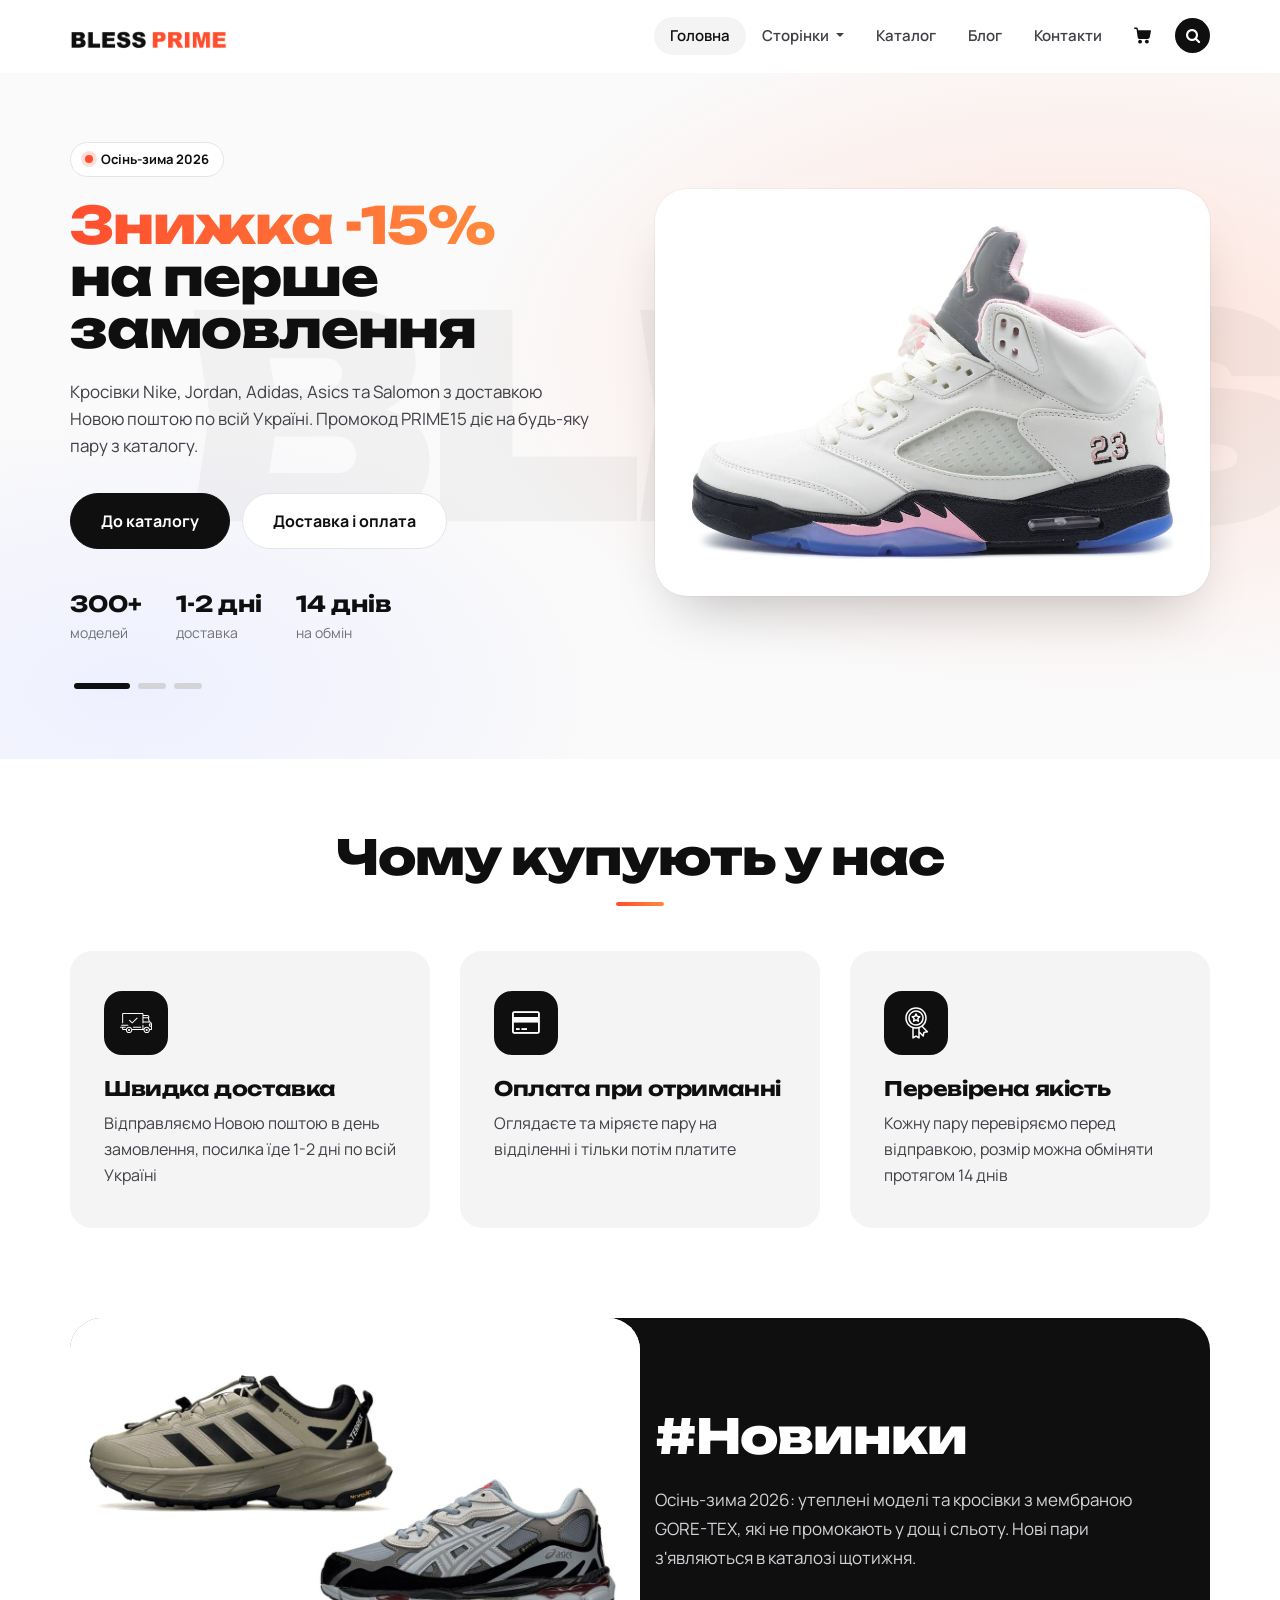
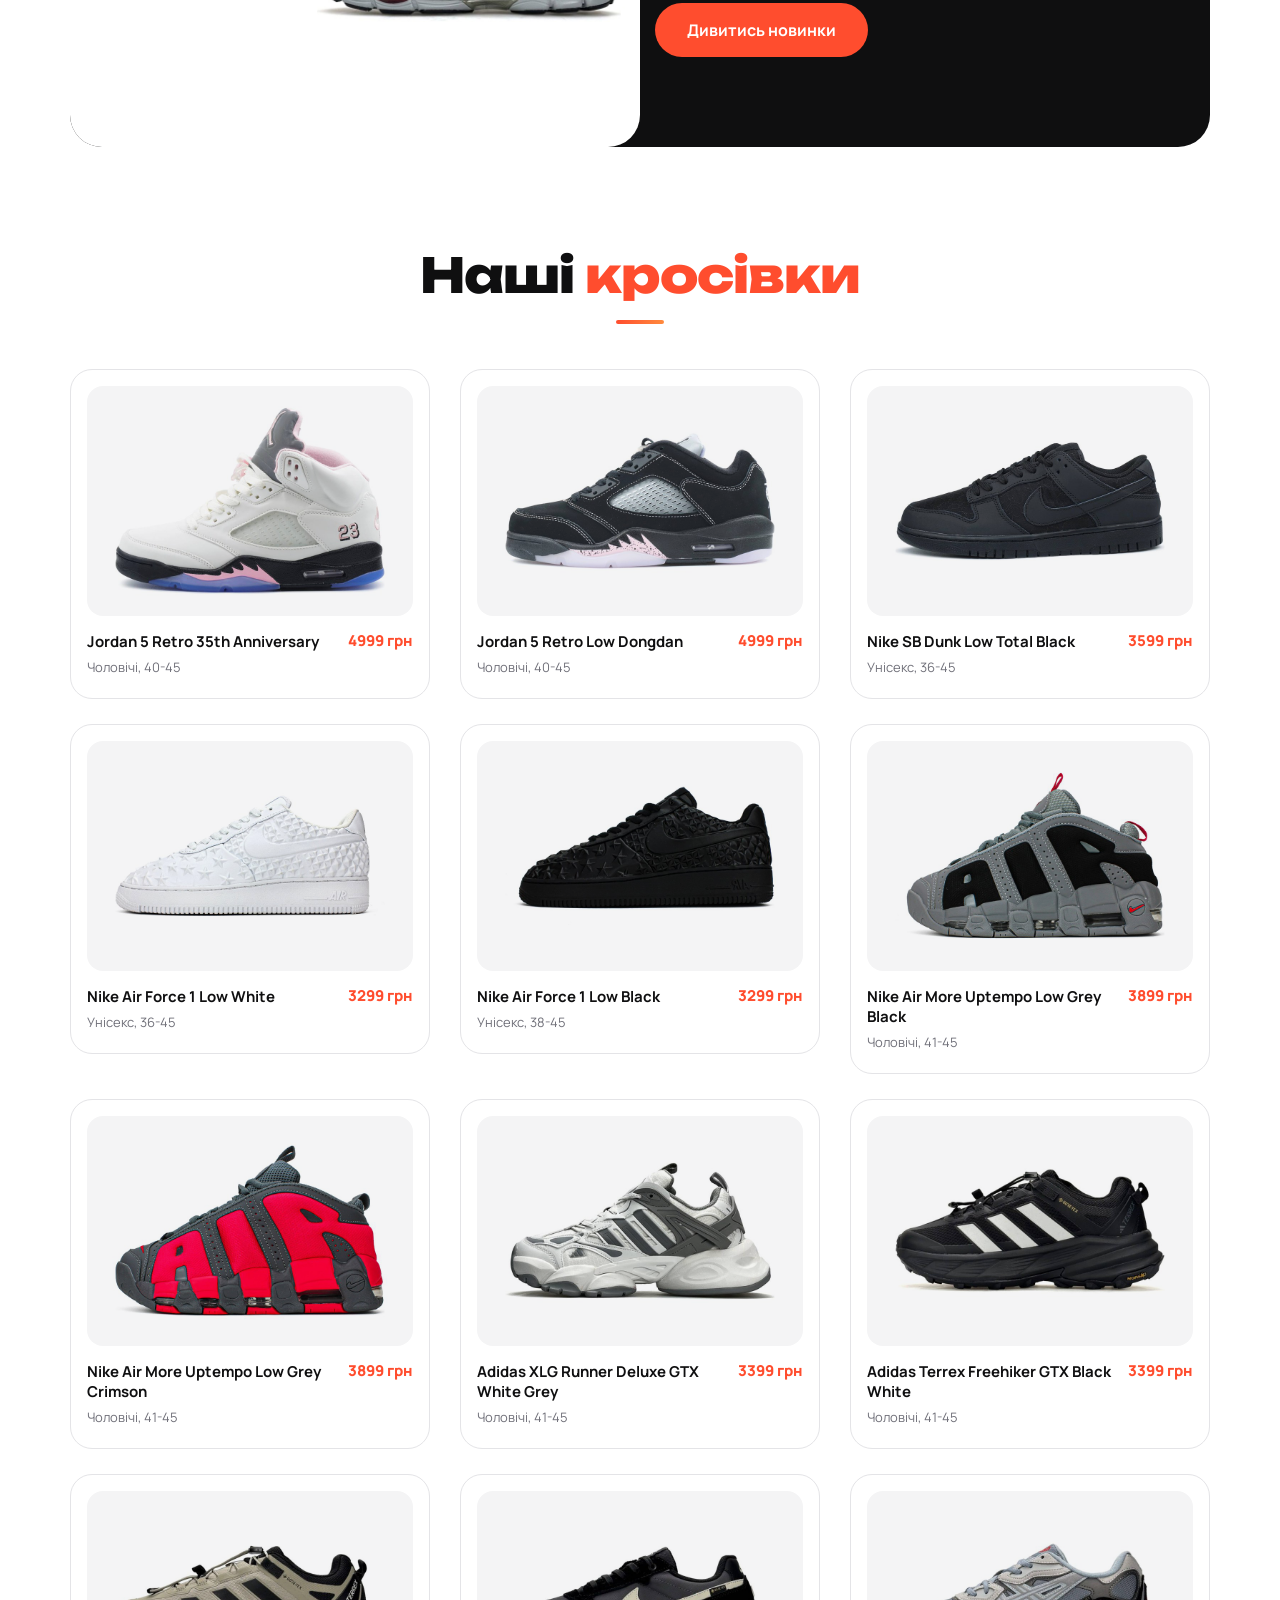
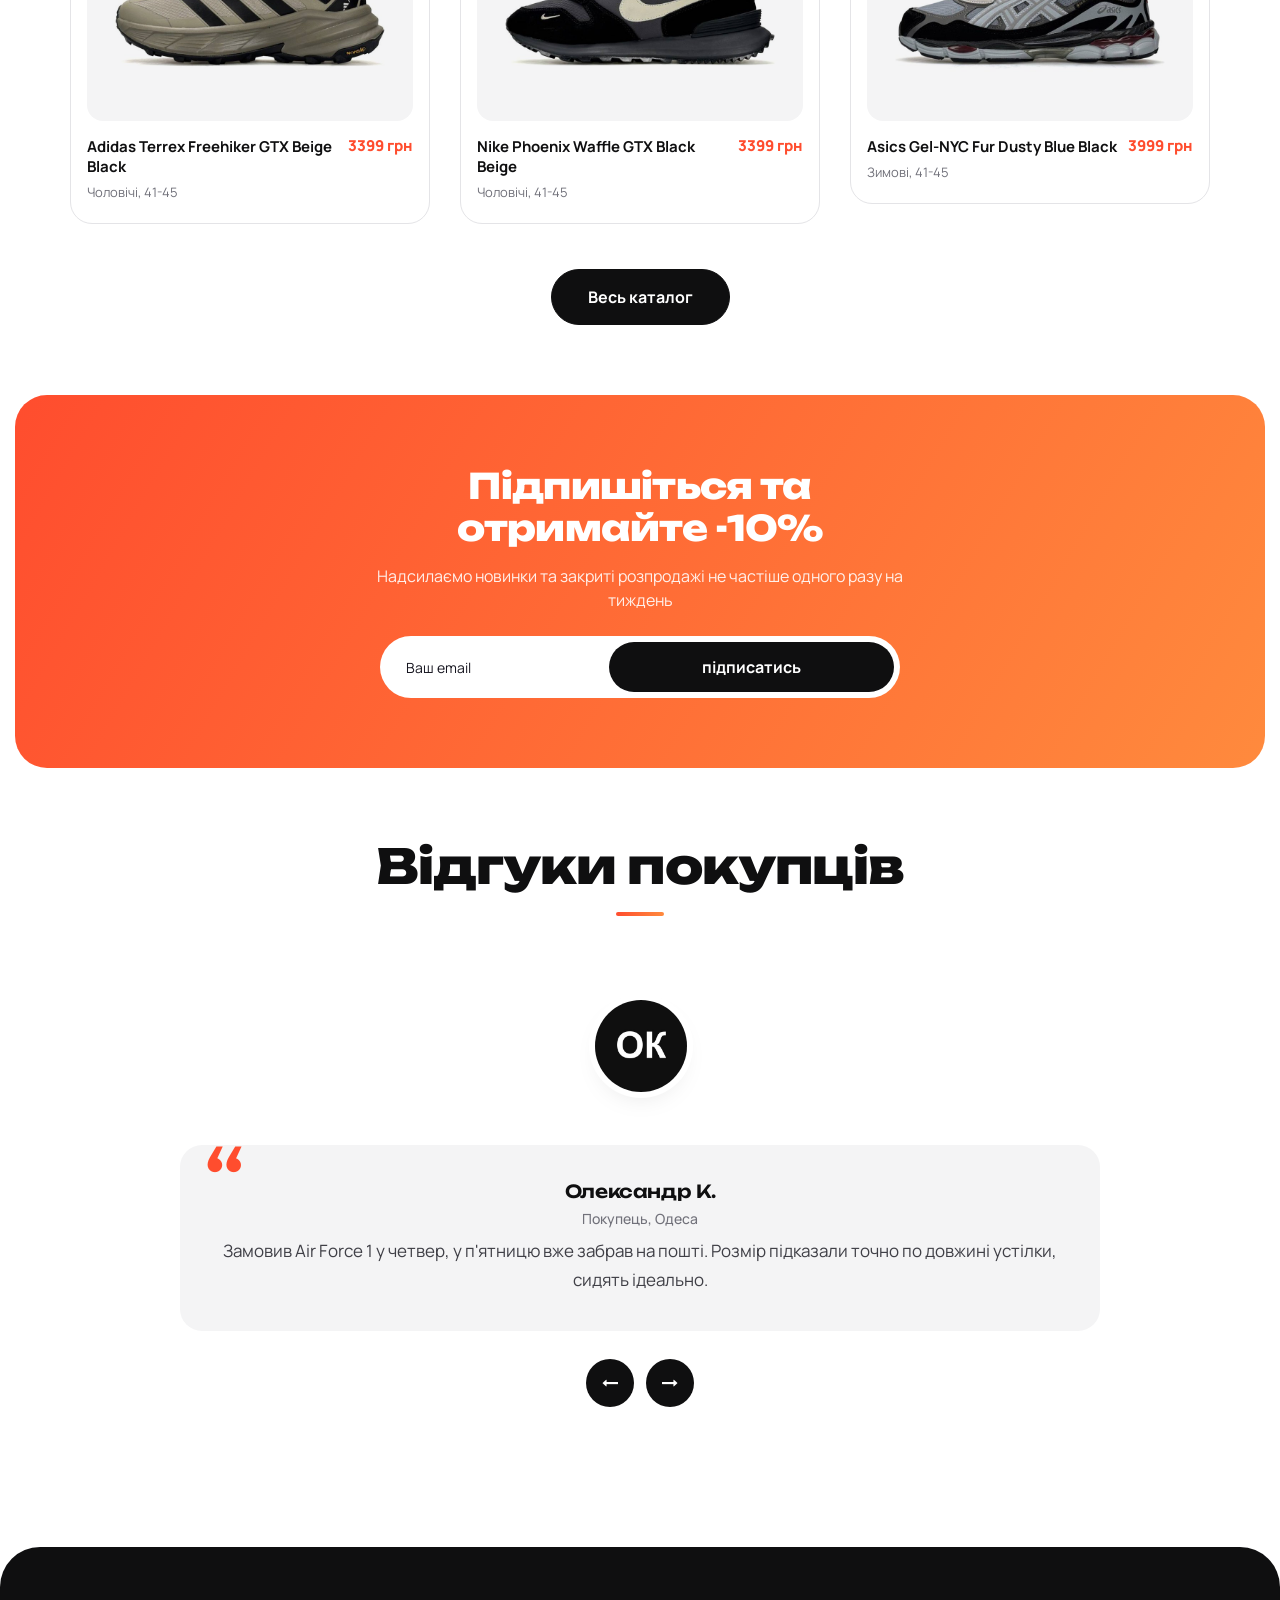
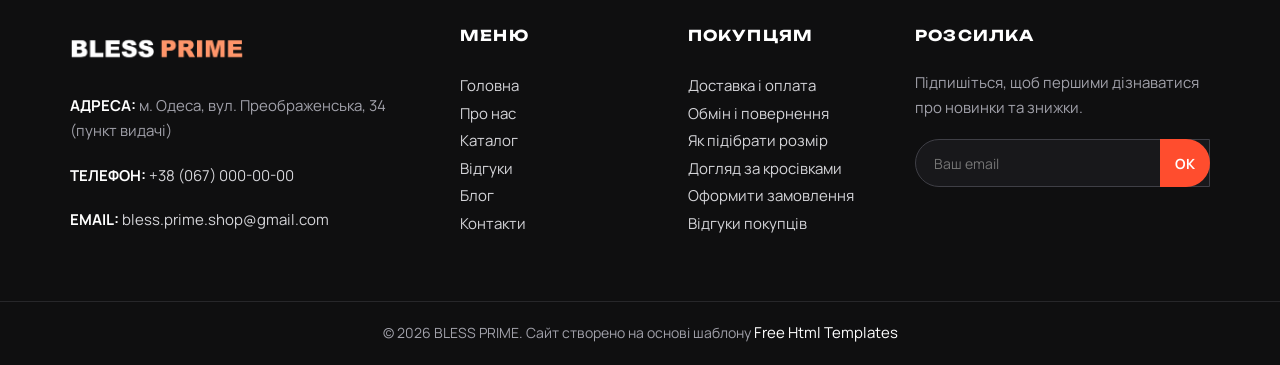
==== commit 5fe99c33: "Add files via upload" ====
--- a/index.html
+++ b/index.html
@@ -4,7 +4,15 @@
       <!-- Basic -->
       <meta charset="utf-8" />
       <meta http-equiv="X-UA-Compatible" content="IE=edge" />
-      <!-- GA_TAG -->
+      <!-- Google tag (gtag.js) -->
+      <script async src="https://www.googletagmanager.com/gtag/js?id=G-VBFGF5TWVZ"></script>
+      <script>
+        window.dataLayer = window.dataLayer || [];
+        function gtag(){dataLayer.push(arguments);}
+        gtag('js', new Date());
+
+        gtag('config', 'G-VBFGF5TWVZ');
+      </script>
       <!-- Mobile Metas -->
       <meta name="viewport" content="width=device-width, initial-scale=1, shrink-to-fit=no" />
       <!-- Site Metas -->
--- a/css/style.css
+++ b/css/style.css
@@ -0,0 +1,1126 @@
+@import url('https://fonts.googleapis.com/css2?family=Montserrat:ital,wght@0,100;0,200;0,300;0,400;0,500;0,600;0,700;0,800;0,900;1,100;1,200;1,300;1,400;1,500;1,600;1,700;1,800;1,900&display=swap');
+
+* {
+  box-sizing: border-box;
+}
+body {
+  font-family: 'Montserrat', sans-serif;
+  color: #0c0c0c;
+  background-color: #ffffff;
+  overflow-x: hidden;
+}
+
+.layout_padding {
+  padding: 70px 0;
+}
+
+.layout_padding2 {
+  padding: 75px 0;
+}
+
+.layout_padding2-top {
+  padding-top: 75px;
+}
+
+.layout_padding2-bottom {
+  padding-bottom: 75px;
+}
+
+.layout_padding-top {
+  padding-top: 90px;
+}
+
+.layout_padding-bottom {
+  padding-bottom: 90px;
+}
+
+h1,
+h2 {
+  font-family: 'Playfair Display', serif;
+}
+
+.heading_container {
+  display: -webkit-box;
+  display: -ms-flexbox;
+  display: flex;
+  -webkit-box-orient: vertical;
+  -webkit-box-direction: normal;
+      -ms-flex-direction: column;
+          flex-direction: column;
+  -webkit-box-align: start;
+      -ms-flex-align: start;
+          align-items: flex-start;
+}
+
+.heading_container h2 {
+    position: relative;
+    margin-bottom: 0;
+    font-size: 3.5rem;
+    font-weight: bold;
+}
+
+.heading_container h2::after {
+    content: "";
+    display: block;
+    width: 70px;
+    height: 5px;
+    background: #f7444e;
+    margin: 10px auto 10px;
+}
+
+.heading_container h2 span {
+  color: #f7444e;
+}
+
+.heading_container p {
+  margin-top: 10px;
+  margin-bottom: 0;
+}
+
+.heading_container.heading_center {
+  -webkit-box-align: center;
+      -ms-flex-align: center;
+          align-items: center;
+  text-align: center;
+}
+
+a,
+a:hover,
+a:focus {
+  text-decoration: none;
+}
+
+a:hover,
+a:focus {
+  color: initial;
+}
+
+.btn,
+.btn:focus {
+  outline: none !important;
+  -webkit-box-shadow: none;
+          box-shadow: none;
+}
+
+/*header section*/
+.hero_area {
+  position: relative;
+  min-height: 100vh;
+  display: -webkit-box;
+  display: -ms-flexbox;
+  display: flex;
+  -webkit-box-orient: vertical;
+  -webkit-box-direction: normal;
+      -ms-flex-direction: column;
+          flex-direction: column;
+}
+
+.sub_page .hero_area {
+  min-height: auto;
+  -webkit-box-shadow: 0 0 5px 0 rgba(0, 0, 0, 0.25);
+          box-shadow: 0 0 5px 0 rgba(0, 0, 0, 0.25);
+}
+
+.header_section {
+    padding: 15px 0;
+}
+
+.header_section .container-fluid {
+  padding-right: 25px;
+  padding-left: 25px;
+}
+
+.navbar-brand {
+  font-family: 'Playfair Display', serif;
+}
+
+.navbar-brand span {
+  font-weight: bold;
+  font-size: 32px;
+  color: #000000;
+}
+
+.custom_nav-container {
+  padding: 0;
+}
+
+.custom_nav-container .navbar-nav {
+  margin-left: auto;
+}
+
+.custom_nav-container .navbar-nav .nav-item .nav-link {
+    padding: 5px 20px;
+    color: #131313;
+    text-align: center;
+    text-transform: uppercase;
+    border-radius: 5px;
+    -webkit-transition: all 0.3s;
+    transition: all 0.3s;
+    font-weight: 700;
+}
+
+.custom_nav-container .navbar-nav .nav-item .nav-link svg {
+  width: 17px;
+  height: auto;
+  fill: #000000;
+  margin-bottom: 2px;
+}
+
+.custom_nav-container .navbar-nav .nav-item:hover .nav-link, .custom_nav-container .navbar-nav .nav-item.active .nav-link {
+  color: #f7444e;
+}
+
+.custom_nav-container .navbar-nav .nav-item:hover .nav-link svg, .custom_nav-container .navbar-nav .nav-item.active .nav-link svg {
+  fill: #f7444e;
+}
+
+.custom_nav-container .nav_search-btn {
+  width: 35px;
+  height: 35px;
+  padding: 0;
+  border: none;
+  color: #000000;
+}
+
+.custom_nav-container .nav_search-btn:hover {
+  color: #f7444e;
+}
+
+.custom_nav-container .navbar-toggler {
+  outline: none;
+}
+
+.custom_nav-container .navbar-toggler {
+  padding: 0;
+  width: 37px;
+  height: 42px;
+  -webkit-transition: all 0.3s;
+  transition: all 0.3s;
+}
+
+.custom_nav-container .navbar-toggler span {
+  display: block;
+  width: 35px;
+  height: 4px;
+  background-color: #000000;
+  margin: 7px 0;
+  -webkit-transition: all 0.3s;
+  transition: all 0.3s;
+  position: relative;
+  border-radius: 5px;
+  transition: all 0.3s;
+}
+
+.custom_nav-container .navbar-toggler span::before, .custom_nav-container .navbar-toggler span::after {
+  content: "";
+  position: absolute;
+  left: 0;
+  height: 100%;
+  width: 100%;
+  background-color: #000000;
+  top: -10px;
+  border-radius: 5px;
+  -webkit-transition: all 0.3s;
+  transition: all 0.3s;
+}
+
+.custom_nav-container .navbar-toggler span::after {
+  top: 10px;
+}
+
+.custom_nav-container .navbar-toggler[aria-expanded="true"] {
+  -webkit-transform: rotate(360deg);
+          transform: rotate(360deg);
+}
+
+.custom_nav-container .navbar-toggler[aria-expanded="true"] span {
+  -webkit-transform: rotate(45deg);
+          transform: rotate(45deg);
+}
+
+.custom_nav-container .navbar-toggler[aria-expanded="true"] span::before, .custom_nav-container .navbar-toggler[aria-expanded="true"] span::after {
+  -webkit-transform: rotate(90deg);
+          transform: rotate(90deg);
+  top: 0;
+}
+
+/*end header section*/
+/* slider section */
+.slider_section {
+  -webkit-box-flex: 1;
+      -ms-flex: 1;
+          flex: 1;
+  display: -webkit-box;
+  display: -ms-flexbox;
+  display: flex;
+  -webkit-box-align: center;
+      -ms-flex-align: center;
+          align-items: center;
+  position: relative;
+  padding: 90px 0 75px 0;
+}
+
+.slider_section .row {
+  -webkit-box-align: center;
+      -ms-flex-align: center;
+          align-items: center;
+}
+
+.slider_section #customCarousel1 {
+  width: 100%;
+  position: unset;
+}
+
+.slider_section .detail-box h1 {
+    font-size: 4.5rem;
+    font-weight: bold;
+    margin-bottom: 15px;
+    color: #002c3e;
+    line-height: 70px;
+}
+
+.slider_section .detail-box h1 span {
+  color: #f7444e;
+}
+
+.slider_section .detail-box p {
+    font-size: 16px;
+    margin-top: 20px;
+    margin-bottom: 1.5rem;
+}
+
+.slider_section .detail-box a {
+    display: inline-block;
+    padding: 12px 45px;
+    background-color: #f7444e;
+    border: 1px solid #f7444e;
+    color: #ffffff;
+    border-radius: 0;
+    -webkit-transition: all 0.3s;
+    transition: all 0.3s;
+    margin-top: 10px;
+    font-weight: 700;
+}
+
+.slider_section .detail-box a:hover {
+  background-color: transparent;
+  color: #f7444e;
+}
+
+.slider_section .img-box img {
+  width: 100%;
+}
+
+.slider_section .carousel-indicators {
+  position: unset;
+  margin: 0;
+  margin-top: 45px;
+  -webkit-box-pack: start;
+      -ms-flex-pack: start;
+          justify-content: flex-start;
+  -webkit-box-align: center;
+      -ms-flex-align: center;
+          align-items: center;
+}
+
+.slider_section .carousel-indicators li {
+  background-color: #ffffff;
+  width: 12px;
+  height: 12px;
+  border-radius: 100%;
+  opacity: 1;
+}
+
+.slider_section .carousel-indicators li.active {
+  width: 20px;
+  height: 20px;
+  background-color: #f7444e;
+}
+
+.slider_bg_box {
+  position: absolute;
+  top: 0;
+  left: 0;
+  width: 100%;
+  height: 100%;
+  z-index: -1;
+}
+
+.slider_bg_box img {
+  width: 100%;
+  height: 100%;
+  -o-object-fit: cover;
+     object-fit: cover;
+  -o-object-position: top right;
+     object-position: top right;
+}
+
+.product_section .heading_container {
+  margin-bottom: 20px;
+}
+
+.product_section .box {
+    position: relative;
+    margin-top: 25px;
+    padding: 35px 35px;
+    background-color: #f7f8f9;
+    -webkit-transition: all .3s;
+    transition: all .3s;
+    overflow: hidden;
+    box-shadow: 5px 5px 5px -5px rgba(0,0,0,.2);
+    border: solid #fff 10px;
+}
+
+.product_section .box .img-box {
+  display: -webkit-box;
+  display: -ms-flexbox;
+  display: flex;
+  -webkit-box-pack: center;
+      -ms-flex-pack: center;
+          justify-content: center;
+  -webkit-box-align: center;
+      -ms-flex-align: center;
+          align-items: center;
+  height: 215px;
+}
+
+.product_section .box .img-box img {
+  max-width: 100%;
+  max-height: 160px;
+  -webkit-transition: all .3s;
+  transition: all .3s;
+}
+
+.product_section .box .detail-box {
+  text-align: center;
+  display: -webkit-box;
+  display: -ms-flexbox;
+  display: flex;
+  -webkit-box-pack: justify;
+      -ms-flex-pack: justify;
+          justify-content: space-between;
+}
+
+.product_section .box .detail-box h5 {
+  font-size: 18px;
+  margin-top: 10px;
+}
+
+.product_section .box .detail-box h6 {
+  margin-top: 10px;
+  color: #002c3e;
+  font-weight: 600;
+}
+
+.product_section .box:hover img {
+  -webkit-transform: scale(1.1);
+          transform: scale(1.1);
+}
+
+.product_section .box:hover .option_container {
+  opacity: 1;
+  visibility: visible;
+  -webkit-transform: translateY(0);
+          transform: translateY(0);
+}
+.arrival_section {
+    background-color: #d4ced0;
+}
+.product_section .option_container {
+  position: absolute;
+  top: 0;
+  left: 0;
+  width: 100%;
+  height: 100%;
+  display: -webkit-box;
+  display: -ms-flexbox;
+  display: flex;
+  -webkit-box-pack: center;
+      -ms-flex-pack: center;
+          justify-content: center;
+  -webkit-box-align: center;
+      -ms-flex-align: center;
+          align-items: center;
+  background-color: rgba(255, 255, 255, 0.6);
+  z-index: 3;
+  opacity: 0;
+  visibility: hidden;
+  -webkit-transition: all .2s;
+  transition: all .2s;
+  -webkit-transform: translateY(100%);
+          transform: translateY(100%);
+}
+
+.product_section .options {
+  display: -webkit-box;
+  display: -ms-flexbox;
+  display: flex;
+  -webkit-box-orient: vertical;
+  -webkit-box-direction: normal;
+      -ms-flex-direction: column;
+          flex-direction: column;
+  -webkit-box-align: center;
+      -ms-flex-align: center;
+          align-items: center;
+}
+
+.product_section .options a {
+  display: inline-block;
+  padding: 8px 15px;
+  border-radius: 30px;
+  width: 165px;
+  text-align: center;
+  -webkit-transition: all .3s;
+  transition: all .3s;
+  margin: 5px 0;
+}
+
+.product_section .options .option1 {
+  background-color: #f7444e;
+  border: 1px solid #f7444e;
+  color: #ffffff;
+}
+
+.product_section .options .option1:hover {
+  background-color: transparent;
+  color: #f7444e;
+}
+
+.product_section .options .option2 {
+  background-color: #000000;
+  border: 1px solid #000000;
+  color: #ffffff;
+}
+
+.product_section .options .option2:hover {
+  background-color: transparent;
+  color: #000000;
+}
+
+.product_section .btn-box {
+  display: -webkit-box;
+  display: -ms-flexbox;
+  display: flex;
+  -webkit-box-pack: center;
+      -ms-flex-pack: center;
+          justify-content: center;
+  margin-top: 45px;
+}
+
+.product_section .btn-box a {
+  display: inline-block;
+  padding: 10px 40px;
+  background-color: #f7444e;
+  border: 1px solid #f7444e;
+  color: #ffffff;
+  border-radius: 0;
+  -webkit-transition: all 0.3s;
+  transition: all 0.3s;
+}
+
+.product_section .btn-box a:hover {
+  background-color: transparent;
+  color: #f7444e;
+}
+
+.arrival_section .heading_container {
+  color: #002c3e;
+  margin-bottom: 10px;
+}
+
+.arrival_section .box {
+  padding: 120px 45px;
+  position: relative;
+}
+
+.arrival_section .arrival_bg_box {
+    position: absolute;
+    top: 0;
+    left: 0;
+    width: 100%;
+    height: 100%;
+    z-index: 3;
+}
+
+.arrival_section .arrival_bg_box img {
+    width: 50%;
+    height: 100%;
+    -o-object-fit: cover;
+    object-fit: cover;
+    -o-object-position: top left;
+    object-position: top left;
+}
+
+.arrival_section a {
+  display: inline-block;
+  padding: 10px 45px;
+  background-color: #f7444e;
+  border: 1px solid #f7444e;
+  color: #ffffff;
+  border-radius: 0;
+  -webkit-transition: all 0.3s;
+  transition: all 0.3s;
+}
+
+.arrival_section a:hover {
+  background-color: transparent;
+  color: #f7444e;
+}
+
+.why_section .box {
+    text-align: center;
+    margin-top: 45px;
+    background-color: #002c3e;
+    padding: 45px 50px;
+    border-radius: 5px;
+    color: #ffffff;
+}
+
+.detail-box h5 {
+    font-size: 21px;
+    font-weight: 700;
+}
+
+.remove_line_bt h2::after {
+    display: none;
+}
+
+.why_section .box .img-box {
+  margin-bottom: 15px;
+}
+
+.why_section .box .img-box svg {
+  width: 55px;
+  height: auto;
+  fill: #ffffff;
+}
+
+.subscribe_section {
+  text-align: center;
+}
+
+.subscribe_section .box {
+  background-color: #d4ced0;
+  padding: 75px 45px;
+}
+
+.subscribe_section .subscribe_form .heading_container {
+  -webkit-box-pack: center;
+      -ms-flex-pack: center;
+          justify-content: center;
+  color: #002c3e;
+}
+
+.subscribe_section .subscribe_form .heading_container h2 {
+  padding: 0 25px;
+}
+
+.subscribe_section .subscribe_form form {
+  display: -webkit-box;
+  display: -ms-flexbox;
+  display: flex;
+  -webkit-box-orient: vertical;
+  -webkit-box-direction: normal;
+      -ms-flex-direction: column;
+          flex-direction: column;
+  -webkit-box-align: center;
+      -ms-flex-align: center;
+          align-items: center;
+}
+
+.subscribe_section .subscribe_form form input {
+    width: 100%;
+    height: 60px;
+    border: none;
+    border-radius: 90px;
+    outline: none;
+    padding: 5px 25px;
+    background-color: #ffffff;
+    margin-top: 15px;
+    text-align: left;
+}
+
+.subscribe_section .subscribe_form form input::-webkit-input-placeholder {
+  color: #171620;
+}
+
+.subscribe_section .subscribe_form form input:-ms-input-placeholder {
+  color: #171620;
+}
+
+.subscribe_section .subscribe_form form input::-ms-input-placeholder {
+  color: #171620;
+}
+
+.subscribe_section .subscribe_form form input::placeholder {
+  color: #171620;
+}
+
+.subscribe_section .subscribe_form form button {
+  display: inline-block;
+  padding: 10px 45px;
+  background-color: #f7444e;
+  border: 1px solid #f7444e;
+  color: #ffffff;
+  border-radius: 35px;
+  -webkit-transition: all 0.3s;
+  transition: all 0.3s;
+  text-transform: uppercase;
+  margin-top: 35px;
+  font-weight: 600;
+  width: 100%;
+  max-width: 285px;
+}
+
+.subscribe_section .subscribe_form form button:hover {
+  background-color: transparent;
+  color: #f7444e;
+}
+
+.client_section .box {
+  display: -webkit-box;
+  display: -ms-flexbox;
+  display: flex;
+  -webkit-box-orient: vertical;
+  -webkit-box-direction: normal;
+      -ms-flex-direction: column;
+          flex-direction: column;
+  -webkit-box-align: center;
+      -ms-flex-align: center;
+          align-items: center;
+  text-align: center;
+  margin-top: 55px;
+}
+
+.client_section .box .img_container {
+    width: auto;
+    height: auto;
+    border-radius: 100%;
+    display: -webkit-box;
+    display: -ms-flexbox;
+    display: flex;
+    -webkit-box-pack: end;
+    -ms-flex-pack: end;
+    justify-content: flex-end;
+    -webkit-box-align: center;
+    -ms-flex-align: center;
+    align-items: center;
+    background-color: transparent;
+}
+
+.client_section .box .img_container .img-box {
+    width: auto;
+    height: auto;
+    border-radius: 100%;
+    display: -webkit-box;
+    display: -ms-flexbox;
+    display: flex;
+    -webkit-box-pack: center;
+    -ms-flex-pack: center;
+    justify-content: center;
+    -webkit-box-align: center;
+    -ms-flex-align: center;
+    align-items: center;
+    background-color: #ffffff;
+    margin-right: -1px;
+}
+
+.client_section .box .img_container .img-box .img_box-inner {
+  width: 150px;
+  height: 150px;
+  border-radius: 100%;
+  display: -webkit-box;
+  display: -ms-flexbox;
+  display: flex;
+  -webkit-box-pack: center;
+      -ms-flex-pack: center;
+          justify-content: center;
+  -webkit-box-align: center;
+      -ms-flex-align: center;
+          align-items: center;
+  overflow: hidden;
+}
+
+.client_section .box .img_container .img-box .img_box-inner img {
+  width: 100%;
+}
+
+.client_section .box .detail-box {
+  margin-top: 25px;
+}
+
+.client_section .box .detail-box h5 {
+  font-size: 20px;
+  font-weight: 600;
+}
+
+.client_section .box .detail-box h6 {
+  font-size: 15px;
+  color: #999998;
+}
+
+.client_section .carousel-control-prev,
+.client_section .carousel-control-next {
+  top: 43%;
+  -webkit-transform: translateY(-50%);
+          transform: translateY(-50%);
+  opacity: 1;
+  width: auto;
+  margin: 0 5px;
+  width: 50px;
+  height: 50px;
+  opacity: 1;
+  color: #ffffff;
+  background-color: #f7444e;
+  border-radius: 100%;
+}
+
+.client_section .carousel-control-prev:hover,
+.client_section .carousel-control-next:hover {
+  background-color: #212121;
+}
+
+.client_section .carousel-control-prev {
+  left: 25%;
+}
+
+.client_section .carousel-control-next {
+  right: 25%;
+}
+
+/* footer section*/
+.footer_section {
+  background-color: #002c3e;
+  color: #ffffff;
+  padding-top: 70px;
+}
+
+.footer_section {
+    color: #ffffff;
+    text-align: left;
+}
+
+.footer_section h4 {
+  font-size: 28px;
+}
+
+.footer_section h4,
+.footer_section .footer-logo {
+  font-weight: 600;
+  margin-bottom: 20px;
+  font-family: 'Playfair Display', serif;
+  text-align: left;
+}
+
+.footer_section .footer-col {
+  margin-bottom: 30px;
+}
+
+.footer_section .footer_contact .contact_link_box {
+  display: -webkit-box;
+  display: -ms-flexbox;
+  display: flex;
+  -webkit-box-orient: vertical;
+  -webkit-box-direction: normal;
+      -ms-flex-direction: column;
+          flex-direction: column;
+}
+
+.footer_section .footer_contact .contact_link_box a {
+    margin: 10px 0;
+    color: #ffffff;
+}
+
+.footer_section .footer_contact .contact_link_box a i {
+  margin-right: 5px;
+}
+
+.footer_section .footer_contact .contact_link_box a:hover {
+  color: #f7444e;
+}
+
+.footer_section .footer-logo {
+  display: block;
+  font-weight: bold;
+  font-size: 32px;
+  color: #ffffff;
+}
+
+.footer_section .footer_social {
+    display: -webkit-box;
+    display: -ms-flexbox;
+    display: flex;
+    -webkit-box-pack: left;
+    -ms-flex-pack: center;
+    justify-content: left;
+    margin-top: 25px;
+    margin-bottom: 10px;
+}
+
+.footer_section .footer_social a {
+  display: -webkit-box;
+  display: -ms-flexbox;
+  display: flex;
+  -webkit-box-pack: center;
+      -ms-flex-pack: center;
+          justify-content: center;
+  -webkit-box-align: center;
+      -ms-flex-align: center;
+          align-items: center;
+  color: #002c3e;
+  width: 30px;
+  height: 30px;
+  border-radius: 100%;
+  background-color: #ffffff;
+  border-radius: 100%;
+  margin: 0 2.5px;
+  font-size: 18px;
+}
+
+.footer_section .footer_social a:hover {
+  color: #f7444e;
+}
+
+.footer_section .map_container {
+  width: 100%;
+  height: 175px;
+  overflow: hidden;
+  display: -webkit-box;
+  display: -ms-flexbox;
+  display: flex;
+  -webkit-box-align: stretch;
+      -ms-flex-align: stretch;
+          align-items: stretch;
+}
+
+.footer_section .map_container .map {
+  height: 100%;
+  -webkit-box-flex: 1;
+      -ms-flex: 1;
+          flex: 1;
+}
+
+.footer_section .map_container .map #googleMap {
+  height: 100%;
+}
+
+.footer_section .footer-info {
+  text-align: center;
+  margin-top: 25px;
+}
+
+.footer_section .footer-info p {
+    color: #ffffff;
+    margin: 0;
+    padding: 20px 0;
+    border-top: 1px solid rgba(255,255,255,0.2);
+}
+
+.footer_section .footer-info p a {
+  color: inherit;
+}
+/*# sourceMappingURL=style.css.map */
+
+.heading_container.heading_center h3 {
+    position: relative;
+    margin-bottom: 15px;
+    font-size: 2.5rem;
+    font-weight: bold;
+    font-family: 'Playfair Display', serif;
+}
+
+li.nav-item ul {
+    background: #fff;
+    border: solid #000 2px;
+    border-radius: 0;
+    padding: 10px 20px;
+    margin-left: 10px;
+    margin-top: 10px;
+    box-shadow: 4px 4px 0px 0 #000;
+    width: 190px;
+}
+
+li.nav-item ul li {
+    float: left;
+    width: 100%;
+    margin: 6px 0;
+}
+
+li.nav-item ul li a {
+    color: #212529;
+    font-size: 16px;
+    font-weight: 500;
+    letter-spacing: 0.2px;
+    margin-top: 10px;
+    transition: ease all 0.5s;
+}
+
+li.nav-item ul li a:hover, li.nav-item ul li a:focus {
+    color: #f7444e;
+}
+
+.inner_page_head {
+    background: #f7444e;
+    text-align: center;
+    color: #fff;
+    padding-top: 50px;
+    padding-bottom: 40px;
+}
+
+.inner_page_head h3 {
+    font-size: 42px;
+    font-weight: 800;
+}
+
+/** footer **/
+
+footer {
+    background: #f8f8f8;
+    padding: 90px 0 70px;
+}
+
+.logo_footer {
+    margin-bottom: 30px;
+}
+
+.information_f p {
+    margin-bottom: 1.2rem;
+    line-height: 25px;
+    font-size: 15px;
+}
+
+.widget_menu h3 {
+    font-size: 18px;
+    font-weight: 700;
+    text-transform: uppercase;
+    letter-spacing: 0.2px;
+    margin-bottom: 25px;
+}
+
+.widget_menu ul {
+    list-style: none;
+    padding: 0;
+    margin: 0;
+}
+
+.widget_menu ul li {
+    float: left;
+    width: 100%;
+}
+
+.widget_menu ul li a {
+    font-size: 15px;
+    color: #000;
+    margin-bottom: 0;
+    float: left;
+    width: 100%;
+    margin-top: 5px;
+}
+
+.field {
+    display: flex;
+}
+
+.widget_menu {
+    float: left;
+    width: 100%;
+}
+
+div.form_sub .field input[type="email"], div.form_sub .field input[type="email"]:hover, div.form_sub .field input[type="email"]:focus {
+    padding: 10px 110px 10px 15px;
+    border-radius: 0;
+    border: solid #ccc 1px;
+    font-size: 14px;
+    position: relative;
+    box-shadow: none;
+    width: 100%;
+    height: 48px;
+}
+
+.form_sub {
+    position: relative;
+}
+
+.form_sub input[type="email"] + input[type="submit"] {
+    position: absolute;
+    right: 0;
+    background: #f7444e;
+    color: #fff;
+    border: none;
+    top: 0px;
+    font-size: 14px;
+    height: 48px;
+    font-weight: 600;
+    padding: 0 15px;
+}
+
+form input {
+    background: #fff;
+    border: solid #ccc 1px;
+    padding: 15px 15px;
+    width: 100%;
+    font-size: 14px;
+    margin-bottom: 20px;
+    text-transform: capitalize;
+    line-height: normal;
+}
+
+form textarea {
+    background: #fff;
+    border: solid #ccc 1px;
+    padding: 15px 15px;
+    width: 100%;
+    min-height: 150px;
+    font-size: 14px;
+    margin-bottom: 20px;
+    text-transform: capitalize;
+    line-height: normal;
+}
+
+form input[type="submit"] {
+    border: none;
+    padding: 15px 45px;
+    width: auto;
+    font-size: 16px;
+    text-transform: capitalize;
+    line-height: normal;
+    margin: 0 auto;
+    display: flex;
+    background: #333;
+    color: #fff;
+    font-weight: 600;
+    transition: ease all 0.1s;
+}
+
+form input[type="submit"]:hover,
+form input[type="submit"]:focus {
+    background: #f7444e;
+    color: #fff;
+}
+
+/** cpy **/
+
+.cpy_ {
+    background: #222;
+    text-align: center;
+    padding: 20px 0;
+}
+
+.cpy_ p {
+    margin: 0;
+    color: #fff;
+    font-size: 15px;
+    font-weight: 400;
+}
+
+.cpy_ p a {
+    margin: 0;
+    color: #f7444e;
+    font-size: 15px;
+    font-weight: 400;
+}
+
+http://kute-themes.com/html/boutique/html/index.html
+https://template.hasthemes.com/noraure/noraure/index.html
+https://preview.hasthemes.com/xoss-preview/xoss/index.html
+
--- a/css/responsive.css
+++ b/css/responsive.css
@@ -0,0 +1,110 @@
+@media (max-width: 1300px) {}
+
+@media (max-width: 1120px) {}
+
+@media (max-width: 992px) {
+  .hero_area {
+    min-height: auto;
+  }
+
+  .custom_nav-container .navbar-nav {
+    padding-top: 15px;
+    align-items: center;
+  }
+
+
+  .custom_nav-container .navbar-nav .nav-item .nav-link {
+    padding: 5px 25px;
+    margin: 5px 0;
+  }
+
+  .slider_section .carousel-indicators {
+    margin-top: 45px;
+  }
+
+  .client_section .carousel-control-prev {
+    left: 15%;
+  }
+
+  .client_section .carousel-control-next {
+    right: 15%;
+  }
+
+}
+
+@media (max-width: 767px) {
+
+  .slider_bg_box img {
+    -o-object-position: top center;
+    object-position: top center;
+  }
+
+  .arrival_section .arrival_bg_box img {
+    -o-object-position: top right;
+    object-position: top right;
+  }
+
+  .client_section .carousel-control-prev {
+    left: 5%;
+  }
+
+  .client_section .carousel-control-next {
+    right: 5%;
+  }
+
+  .slider_section .detail-box,
+  .about_section .detail-box {
+    margin-bottom: 45px;
+  }
+
+  .about_section .row {
+    flex-direction: column-reverse;
+  }
+
+  .subscribe_section .box,
+  .arrival_section .box {
+    padding: 75px 25px;
+  }
+
+  .subscribe_section .subscribe_form form button {
+    margin-top: 15px;
+  }
+}
+
+@media (max-width: 576px) {
+  .heading_container h2 {
+    font-size: 2.2rem;
+  }
+}
+
+@media (max-width: 480px) {
+  .heading_container h2 {
+    font-size: 2rem;
+  }
+
+  .carousel_btn_box {
+    display: flex;
+    justify-content: center;
+    margin-top: 25px;
+  }
+
+  .client_section .carousel-control-prev,
+  .client_section .carousel-control-next {
+    position: unset;
+    transform: none;
+  }
+}
+
+@media (max-width: 420px) {}
+
+@media (max-width: 376px) {
+  .slider_section .detail-box h1 {
+    font-size: 3rem;
+  }
+}
+
+@media (min-width: 1200px) {
+  .container {
+    max-width: 1170px;
+  }
+}
--- a/css/prime.css
+++ b/css/prime.css
@@ -0,0 +1,654 @@
+/* BLESS PRIME — modern restyle of the Famms template */
+:root {
+  --ink: #0f0f10;
+  --ink-2: #3f3f46;
+  --muted: #71717a;
+  --line: #e4e4e7;
+  --soft: #f4f4f5;
+  --bg: #ffffff;
+  --accent: #ff4d2e;
+  --accent-2: #ff8a3d;
+  --radius: 22px;
+  --shadow: 0 10px 30px -12px rgba(15, 15, 16, .18);
+}
+
+html { scroll-behavior: smooth; }
+
+body {
+  font-family: 'Manrope', system-ui, sans-serif;
+  color: var(--ink);
+  background: var(--bg);
+  -webkit-font-smoothing: antialiased;
+}
+
+h1, h2, h3, h4, h5, .slide_title {
+  font-family: 'Unbounded', 'Manrope', sans-serif;
+  letter-spacing: -0.02em;
+}
+
+a { color: var(--ink); transition: color .2s; }
+a:hover { color: var(--accent); text-decoration: none; }
+
+::selection { background: var(--accent); color: #fff; }
+
+/* ---------- header ---------- */
+.hero_area { min-height: auto; }
+
+.header_section {
+  position: sticky;
+  top: 0;
+  z-index: 50;
+  padding: 14px 0;
+  background: rgba(255, 255, 255, .78);
+  backdrop-filter: saturate(180%) blur(14px);
+  -webkit-backdrop-filter: saturate(180%) blur(14px);
+  border-bottom: 1px solid transparent;
+  transition: border-color .3s, box-shadow .3s;
+}
+.header_section.scrolled {
+  border-bottom-color: var(--line);
+  box-shadow: 0 6px 24px -18px rgba(0, 0, 0, .4);
+}
+.navbar-brand img { width: 190px; height: auto; }
+
+.custom_nav-container .navbar-nav .nav-item .nav-link {
+  font-family: 'Manrope', sans-serif;
+  text-transform: none;
+  font-weight: 600;
+  font-size: 15px;
+  padding: 8px 16px;
+  border-radius: 999px;
+  color: var(--ink-2);
+}
+.custom_nav-container .navbar-nav .nav-item:hover .nav-link,
+.custom_nav-container .navbar-nav .nav-item.active .nav-link {
+  color: var(--ink);
+  background: var(--soft);
+}
+.custom_nav-container .navbar-nav .nav-item .nav-link svg { fill: var(--ink); }
+
+.dropdown-menu {
+  border: 1px solid var(--line);
+  border-radius: 16px;
+  box-shadow: var(--shadow);
+  padding: 8px;
+}
+.dropdown-menu li a {
+  display: block;
+  padding: 8px 14px;
+  border-radius: 10px;
+  font-weight: 600;
+}
+.dropdown-menu li a:hover { background: var(--soft); }
+
+.nav_search-btn {
+  width: 40px; height: 40px;
+  border-radius: 50%;
+  background: var(--ink);
+  color: #fff;
+  display: inline-flex; align-items: center; justify-content: center;
+  margin-left: 8px;
+}
+.nav_search-btn:hover { background: var(--accent); color: #fff; }
+.nav_search-btn i { color: #fff !important; font-size: 15px; }
+
+/* ---------- hero slider ---------- */
+.slider_section {
+  padding: 40px 0 70px;
+  background:
+    radial-gradient(900px 500px at 85% 40%, #ffe3db 0%, rgba(255, 227, 219, 0) 70%),
+    radial-gradient(700px 400px at 10% 90%, #eef0ff 0%, rgba(238, 240, 255, 0) 70%),
+    #fafafa;
+  overflow: hidden;
+}
+.slider_bg_box { z-index: 0; pointer-events: none; }
+.hero_word {
+  position: absolute;
+  right: -2vw;
+  top: 50%;
+  transform: translateY(-50%);
+  font-family: 'Unbounded', sans-serif;
+  font-weight: 900;
+  font-size: 22vw;
+  line-height: 1;
+  color: rgba(15, 15, 16, .035);
+  letter-spacing: -0.05em;
+}
+#customCarousel1 { position: relative; z-index: 1; }
+.slider_section .row { min-height: 560px; }
+
+.hero_badge {
+  display: inline-flex; align-items: center; gap: 8px;
+  padding: 7px 14px;
+  border-radius: 999px;
+  background: #fff;
+  border: 1px solid var(--line);
+  font-weight: 700;
+  font-size: 13px;
+  margin-bottom: 22px;
+}
+.hero_badge::before {
+  content: "";
+  width: 8px; height: 8px; border-radius: 50%;
+  background: var(--accent);
+  box-shadow: 0 0 0 4px rgba(255, 77, 46, .18);
+}
+
+.slider_section .detail-box h1,
+.slider_section .detail-box h2 {
+  font-size: clamp(2.1rem, 4vw, 3.5rem);
+  line-height: 1.02;
+  font-weight: 800;
+  color: var(--ink);
+  margin-bottom: 22px;
+}
+.slider_section .detail-box h1 span,
+.slider_section .detail-box h2 span {
+  background: linear-gradient(90deg, var(--accent), var(--accent-2));
+  -webkit-background-clip: text;
+  background-clip: text;
+  color: transparent;
+}
+.slider_section .detail-box p {
+  font-size: 17px;
+  line-height: 1.6;
+  color: var(--ink-2);
+  max-width: 520px;
+}
+.slider_section .detail-box .btn-box { display: flex; flex-wrap: wrap; gap: 12px; }
+.slider_section .detail-box a.btn1,
+.slider_section .detail-box a.btn2 {
+  padding: 15px 30px;
+  border-radius: 999px;
+  font-weight: 700;
+  margin-top: 10px;
+  transition: transform .2s, box-shadow .2s, background .2s, color .2s;
+}
+.slider_section .detail-box a.btn1 {
+  background: var(--ink);
+  border: 1px solid var(--ink);
+  color: #fff;
+}
+.slider_section .detail-box a.btn1:hover {
+  transform: translateY(-2px);
+  box-shadow: 0 12px 24px -10px rgba(15, 15, 16, .6);
+  background: var(--ink);
+  color: #fff;
+}
+.slider_section .detail-box a.btn2 {
+  background: #fff;
+  border: 1px solid var(--line);
+  color: var(--ink);
+}
+.slider_section .detail-box a.btn2:hover { border-color: var(--ink); color: var(--ink); }
+
+.hero_stats { display: flex; gap: 34px; margin-top: 38px; }
+.hero_stats b {
+  display: block;
+  font-family: 'Unbounded', sans-serif;
+  font-size: 22px;
+}
+.hero_stats span { color: var(--muted); font-size: 14px; }
+
+.hero_img_col { display: flex; justify-content: center; align-items: center; }
+.hero_img {
+  width: 115%;
+  max-width: 720px;
+  transform: rotate(-6deg);
+  filter: drop-shadow(0 30px 30px rgba(0, 0, 0, .12));
+  animation: float 6s ease-in-out infinite;
+}
+@keyframes float {
+  0%, 100% { transform: rotate(-6deg) translateY(0); }
+  50% { transform: rotate(-4deg) translateY(-14px); }
+}
+
+.slider_section .carousel-indicators { margin-top: 10px; }
+.slider_section .carousel-indicators li {
+  width: 28px; height: 6px;
+  border-radius: 999px;
+  background: #d4d4d8;
+  border: 0;
+  margin: 0 4px;
+  transition: width .3s, background .3s;
+}
+.slider_section .carousel-indicators li.active {
+  width: 56px; height: 6px;
+  background: var(--ink);
+}
+
+/* ---------- section headings ---------- */
+.heading_container h2 {
+  font-size: clamp(2rem, 4vw, 3rem);
+  font-weight: 800;
+}
+.heading_container h2::after {
+  width: 48px; height: 4px; border-radius: 4px;
+  background: linear-gradient(90deg, var(--accent), var(--accent-2));
+  margin: 16px auto 0;
+}
+.heading_container h2 span { color: var(--accent); }
+
+/* ---------- why ---------- */
+.why_section .box {
+  background: var(--soft);
+  color: var(--ink);
+  border-radius: var(--radius);
+  padding: 40px 34px;
+  text-align: left;
+  height: calc(100% - 45px);
+  transition: transform .3s, box-shadow .3s, background .3s;
+}
+.why_section .box:hover {
+  transform: translateY(-6px);
+  background: #fff;
+  box-shadow: var(--shadow);
+}
+.why_section .box .img-box {
+  width: 64px; height: 64px;
+  border-radius: 18px;
+  background: var(--ink);
+  display: flex; align-items: center; justify-content: center;
+  margin-bottom: 22px;
+}
+.why_section .box .img-box svg { width: 32px; fill: #fff; }
+.why_section .box:hover .img-box { background: var(--accent); }
+.why_section .detail-box h3 { font-size: 20px; font-weight: 700; margin-bottom: 10px; }
+.why_section .detail-box p { color: var(--ink-2); margin: 0; line-height: 1.6; }
+
+/* ---------- new arrivals ---------- */
+.arrival_section { background: transparent; padding: 20px 0 30px; }
+.arrival_section .box {
+  border-radius: 32px;
+  overflow: hidden;
+  background: var(--ink);
+  padding: 90px 50px;
+  color: #fff;
+}
+.arrival_section .arrival_bg_box { z-index: 1; }
+.arrival_section .arrival_bg_box img {
+  width: 50%;
+  object-fit: contain;
+  background: #fff;
+  border-radius: 0 32px 32px 0;
+}
+.arrival_section .row { position: relative; z-index: 4; }
+.arrival_section .heading_container h2 { color: #fff; text-align: left; }
+.arrival_section p { color: #d4d4d8; font-size: 17px; line-height: 1.7; }
+.arrival_section a {
+  padding: 15px 32px;
+  border-radius: 999px;
+  background: var(--accent);
+  border: 0;
+  font-weight: 700;
+  color: #fff;
+  transition: transform .2s, background .2s;
+}
+.arrival_section a:hover { background: #fff; color: var(--ink); transform: translateY(-2px); }
+
+/* ---------- products ---------- */
+.product_section .box {
+  border: 1px solid var(--line);
+  border-radius: var(--radius);
+  background: #fff;
+  box-shadow: none;
+  padding: 16px 16px 20px;
+  transition: transform .3s, box-shadow .3s, border-color .3s;
+}
+.product_section .box:hover {
+  transform: translateY(-6px);
+  box-shadow: var(--shadow);
+  border-color: transparent;
+}
+.product_section .box .img-box {
+  height: 230px;
+  background: var(--soft);
+  border-radius: 16px;
+}
+.product_section .box .img-box img {
+  max-height: 190px;
+  max-width: 92%;
+  mix-blend-mode: multiply;
+  transition: transform .4s;
+}
+.product_section .box:hover .img-box img { transform: scale(1.07) rotate(-4deg); }
+
+.product_section .box .detail-box {
+  display: flex;
+  justify-content: space-between;
+  align-items: flex-start;
+  gap: 10px;
+  padding-top: 16px;
+}
+.product_section .box .detail-box h5 {
+  font-family: 'Manrope', sans-serif;
+  font-size: 15px;
+  font-weight: 700;
+  line-height: 1.35;
+  letter-spacing: 0;
+  margin: 0;
+}
+.product_section .box .detail-box h6 {
+  white-space: nowrap;
+  font-weight: 800;
+  font-size: 15px;
+  color: var(--accent);
+  margin: 0;
+}
+.product_note { color: var(--muted); font-size: 13px; margin: 6px 0 0; }
+
+.product_section .option_container {
+  background: rgba(255, 255, 255, .55);
+  backdrop-filter: blur(4px);
+  border-radius: var(--radius);
+}
+.product_section .options a {
+  border-radius: 999px !important;
+  font-weight: 700;
+  padding: 11px 24px !important;
+  margin: 5px 0;
+}
+.product_section .options .option1 { background: #fff !important; color: var(--ink) !important; border: 1px solid var(--line) !important; }
+.product_section .options .option2 { background: var(--ink) !important; color: #fff !important; border: 1px solid var(--ink) !important; }
+.product_section .options .option2:hover { background: var(--accent) !important; border-color: var(--accent) !important; }
+
+.product_section .btn-box a {
+  border-radius: 999px;
+  padding: 15px 36px;
+  background: var(--ink);
+  border-color: var(--ink);
+  font-weight: 700;
+}
+.product_section .btn-box a:hover { background: var(--accent); border-color: var(--accent); color: #fff; }
+
+/* catalog filters */
+.catalog_filter { padding-top: 40px; }
+.filter_box { display: flex; flex-wrap: wrap; gap: 10px; justify-content: center; }
+.filter_btn {
+  border: 1px solid var(--line);
+  background: #fff;
+  padding: 10px 20px;
+  border-radius: 999px;
+  font-weight: 700;
+  cursor: pointer;
+  transition: all .2s;
+}
+.filter_btn:hover { border-color: var(--ink); }
+.filter_btn.active { background: var(--ink); color: #fff; border-color: var(--ink); }
+.product_item.hide { display: none; }
+
+/* ---------- subscribe ---------- */
+.subscribe_section .box {
+  margin: 0 15px;
+  border-radius: 32px;
+  background: linear-gradient(120deg, var(--accent) 0%, var(--accent-2) 100%);
+  padding: 70px 30px;
+  color: #fff;
+}
+.subscribe_section .subscribe_form .heading_container { color: #fff; }
+.subscribe_section .subscribe_form h3 { font-size: clamp(1.5rem, 3vw, 2.2rem); font-weight: 800; }
+.subscribe_section p { color: rgba(255, 255, 255, .9); }
+.subscribe_section .subscribe_form form {
+  background: #fff;
+  border-radius: 999px;
+  padding: 6px;
+  display: flex;
+  max-width: 520px;
+  margin: 24px auto 0;
+}
+.subscribe_section .subscribe_form form input {
+  border: 0 !important;
+  flex: 1;
+  padding: 0 20px;
+  background: transparent;
+  outline: none;
+  width: auto !important;
+  height: 50px;
+}
+.subscribe_section .subscribe_form form button {
+  border-radius: 999px !important;
+  background: var(--ink) !important;
+  border: 0 !important;
+  color: #fff;
+  padding: 0 28px !important;
+  font-weight: 700;
+  text-transform: none;
+  margin: 0 !important;
+  height: 50px;
+}
+
+/* ---------- testimonials ---------- */
+.client_section .box .detail-box {
+  background: var(--soft);
+  border-radius: var(--radius);
+  padding: 36px 40px;
+  margin-top: 24px;
+  position: relative;
+}
+.client_section .box .detail-box::before {
+  content: "\201C";
+  position: absolute;
+  top: -10px; left: 24px;
+  font-family: 'Unbounded', sans-serif;
+  font-size: 90px;
+  color: var(--accent);
+  line-height: 1;
+}
+.client_section .box .detail-box h5 { font-size: 18px; }
+.client_section .box .detail-box h6 { color: var(--muted); font-family: 'Manrope'; font-size: 14px; }
+.client_section .box .detail-box p { font-size: 17px; line-height: 1.7; color: var(--ink-2); margin: 10px 0 0; }
+.client_section .box .img_container .img-box,
+.client_section .box .img_container .img-box .img_box-inner { border: 0; }
+.client_section .box .img_container .img-box .img_box-inner img {
+  width: 92px; height: 92px; border-radius: 50%;
+  box-shadow: 0 0 0 6px #fff, var(--shadow);
+}
+.client_section .carousel_btn_box a {
+  background: var(--ink) !important;
+  border-radius: 50% !important;
+  opacity: 1;
+}
+.client_section .carousel_btn_box a:hover { background: var(--accent) !important; }
+
+/* ---------- inner pages ---------- */
+.inner_page_head {
+  background:
+    radial-gradient(600px 300px at 80% 0%, rgba(255, 77, 46, .45), rgba(255, 77, 46, 0) 70%),
+    var(--ink);
+  padding: 80px 15px 70px;
+}
+.inner_page_head h1 {
+  font-size: clamp(2rem, 5vw, 3.4rem);
+  font-weight: 800;
+  color: #fff;
+  margin: 0;
+}
+
+.about_text h2 { font-size: 28px; font-weight: 800; margin: 10px 0 18px; }
+.about_text h3 { font-size: 20px; margin-top: 26px; }
+.about_text p { font-size: 17px; line-height: 1.75; color: var(--ink-2); }
+.about_text ul, .blog_detail ul, .contact_info ul { list-style: none; padding: 0; }
+.about_text ul li, .blog_detail ul li {
+  position: relative;
+  padding: 8px 0 8px 32px;
+  color: var(--ink-2);
+}
+.about_text ul li::before, .blog_detail ul li::before {
+  content: "";
+  position: absolute; left: 0; top: 12px;
+  width: 20px; height: 20px; border-radius: 50%;
+  background: var(--accent) url("data:image/svg+xml,%3Csvg xmlns='http://www.w3.org/2000/svg' viewBox='0 0 20 20'%3E%3Cpath d='M5 10.5l3 3 7-7' stroke='white' stroke-width='2.4' fill='none' stroke-linecap='round'/%3E%3C/svg%3E") center/14px no-repeat;
+}
+.about_img { border-radius: 28px; background: var(--soft); }
+#delivery { margin-top: 50px; padding: 40px 25px; background: var(--soft); border-radius: 28px; }
+
+/* blog */
+.blog_box {
+  border: 1px solid var(--line);
+  border-radius: var(--radius);
+  overflow: hidden;
+  height: 100%;
+  background: #fff;
+  transition: transform .3s, box-shadow .3s;
+}
+.blog_box:hover { transform: translateY(-6px); box-shadow: var(--shadow); }
+.blog_box img { width: 100%; aspect-ratio: 3 / 2; object-fit: cover; background: #fff; }
+.blog_detail { padding: 24px 26px 18px; }
+.blog_detail h2 { font-size: 20px; font-weight: 700; line-height: 1.3; }
+.blog_detail p { color: var(--ink-2); line-height: 1.7; }
+.blog_section .col-lg-4 { margin-bottom: 30px; }
+
+/* contact */
+.contact_info h2, .why_section .full h2 { font-size: 26px; font-weight: 800; margin-bottom: 22px; }
+.contact_info ul li {
+  display: flex; gap: 14px; align-items: center;
+  padding: 14px 18px;
+  margin-bottom: 10px;
+  background: var(--soft);
+  border-radius: 16px;
+  font-weight: 600;
+}
+.contact_info ul li i {
+  width: 38px; height: 38px; border-radius: 12px;
+  background: var(--ink); color: #fff;
+  display: inline-flex; align-items: center; justify-content: center;
+  flex-shrink: 0;
+}
+.why_section .full form input[type="text"],
+.why_section .full form input[type="tel"],
+.why_section .full form input[type="email"],
+.why_section .full form textarea {
+  width: 100%;
+  border: 1px solid var(--line);
+  border-radius: 14px;
+  padding: 14px 18px;
+  margin-bottom: 14px;
+  background: #fff;
+  outline: none;
+  transition: border-color .2s, box-shadow .2s;
+}
+.why_section .full form textarea { min-height: 120px; }
+.why_section .full form input:focus,
+.why_section .full form textarea:focus {
+  border-color: var(--ink);
+  box-shadow: 0 0 0 4px rgba(15, 15, 16, .06);
+}
+.why_section .full form input[type="submit"] {
+  border: 0;
+  border-radius: 999px;
+  background: var(--ink);
+  color: #fff;
+  padding: 15px 40px;
+  font-weight: 700;
+  cursor: pointer;
+  transition: background .2s;
+}
+.why_section .full form input[type="submit"]:hover { background: var(--accent); }
+.map_section { padding: 0 15px 70px; }
+.map_section iframe {
+  display: block;
+  width: 100%;
+  max-width: 1110px;
+  height: 420px;
+  margin: 0 auto;
+  border: 0;
+  border-radius: 28px;
+  filter: grayscale(.4);
+}
+
+/* ---------- footer ---------- */
+footer {
+  background: var(--ink);
+  color: #d4d4d8;
+  padding: 80px 0 50px;
+  margin-top: 70px;
+  border-radius: 40px 40px 0 0;
+}
+.logo_footer img { filter: invert(1) hue-rotate(180deg) brightness(1.4); }
+.information_f p { color: #a1a1aa; }
+.information_f strong { color: #fff; font-weight: 700; }
+.information_f a, .widget_menu ul li a { color: #d4d4d8; }
+.information_f a:hover, .widget_menu ul li a:hover { color: var(--accent); }
+.widget_menu h3 { color: #fff; font-size: 15px; letter-spacing: .08em; }
+div.form_sub .field input[type="email"] {
+  border-radius: 999px 0 0 999px;
+  border: 1px solid #3f3f46;
+  background: #18181b;
+  color: #fff;
+  padding: 0 18px;
+}
+div.form_sub .field input[type="submit"] {
+  border-radius: 0 999px 999px 0;
+  background: var(--accent);
+  border: 0;
+  font-weight: 700;
+}
+.cpy_ { background: var(--ink); border-top: 1px solid #27272a; }
+.cpy_ p { color: #a1a1aa; font-size: 14px; }
+.cpy_ p a { color: #fff; }
+
+/* ---------- scroll reveal ---------- */
+.reveal { opacity: 0; transform: translateY(28px); transition: opacity .7s ease, transform .7s ease; }
+.reveal.visible { opacity: 1; transform: none; }
+
+/* ---------- responsive ---------- */
+@media (max-width: 991px) {
+  .slider_section .row { min-height: auto; }
+  .hero_img { width: 90%; margin-top: 30px; }
+  .navbar-collapse { background: #fff; border-radius: 18px; padding: 10px; margin-top: 10px; box-shadow: var(--shadow); }
+}
+@media (max-width: 767px) {
+  .hero_word { display: none; }
+  .hero_stats { gap: 20px; }
+  .hero_stats b { font-size: 18px; }
+  .arrival_section .box { padding: 0 0 40px; }
+  .arrival_section .arrival_bg_box { position: relative; height: auto; }
+  .arrival_section .arrival_bg_box img { width: 100%; height: auto; border-radius: 0; }
+  .arrival_section .row { padding: 30px 25px 0; }
+  .subscribe_section .subscribe_form form { flex-direction: column; border-radius: 24px; }
+  footer { border-radius: 28px 28px 0 0; }
+}
+
+/* ---------- fixes ---------- */
+.why_section .box .img-box i { color: #fff; font-size: 26px; }
+.product_section .box .img-box img { max-height: 200px; width: 100%; object-fit: contain; }
+.product_section .box .detail-box h5 { text-align: left; }
+.subscribe_section .subscribe_form h3 { font-family: 'Unbounded', sans-serif; color: #fff; }
+.subscribe_section .subscribe_form form { flex-direction: row !important; align-items: center; }
+.subscribe_section .subscribe_form form input { margin: 0 !important; text-align: left; }
+.client_section .carousel_btn_box {
+  position: relative !important;
+  display: flex; justify-content: center; gap: 12px;
+  margin-top: 28px; width: 100% !important; top: auto !important; transform: none !important;
+}
+.client_section .carousel_btn_box a {
+  position: static !important;
+  width: 48px !important; height: 48px !important;
+  display: inline-flex !important; align-items: center; justify-content: center;
+  margin: 0 !important; transform: none !important;
+}
+@media (max-width: 767px) {
+  .subscribe_section .subscribe_form form { flex-direction: column !important; }
+  .subscribe_section .subscribe_form form button { width: 100%; }
+}
+input, textarea, input::placeholder, textarea::placeholder { text-transform: none !important; }
+
+/* hero card: whole studio photo on white, no cut-out edges */
+.hero_img {
+  width: 100%;
+  max-width: 560px;
+  background: #fff;
+  border-radius: 32px;
+  padding: 10px;
+  box-shadow: 0 30px 60px -25px rgba(15, 15, 16, .28), 0 0 0 1px rgba(15, 15, 16, .04);
+  filter: none;
+  transform: none;
+  animation: float 6s ease-in-out infinite;
+}
+@keyframes float {
+  0%, 100% { transform: translateY(0) rotate(-1.5deg); }
+  50% { transform: translateY(-14px) rotate(1deg); }
+}
+@media (max-width: 991px) {
+  .hero_img { width: 100%; max-width: 460px; }
+}
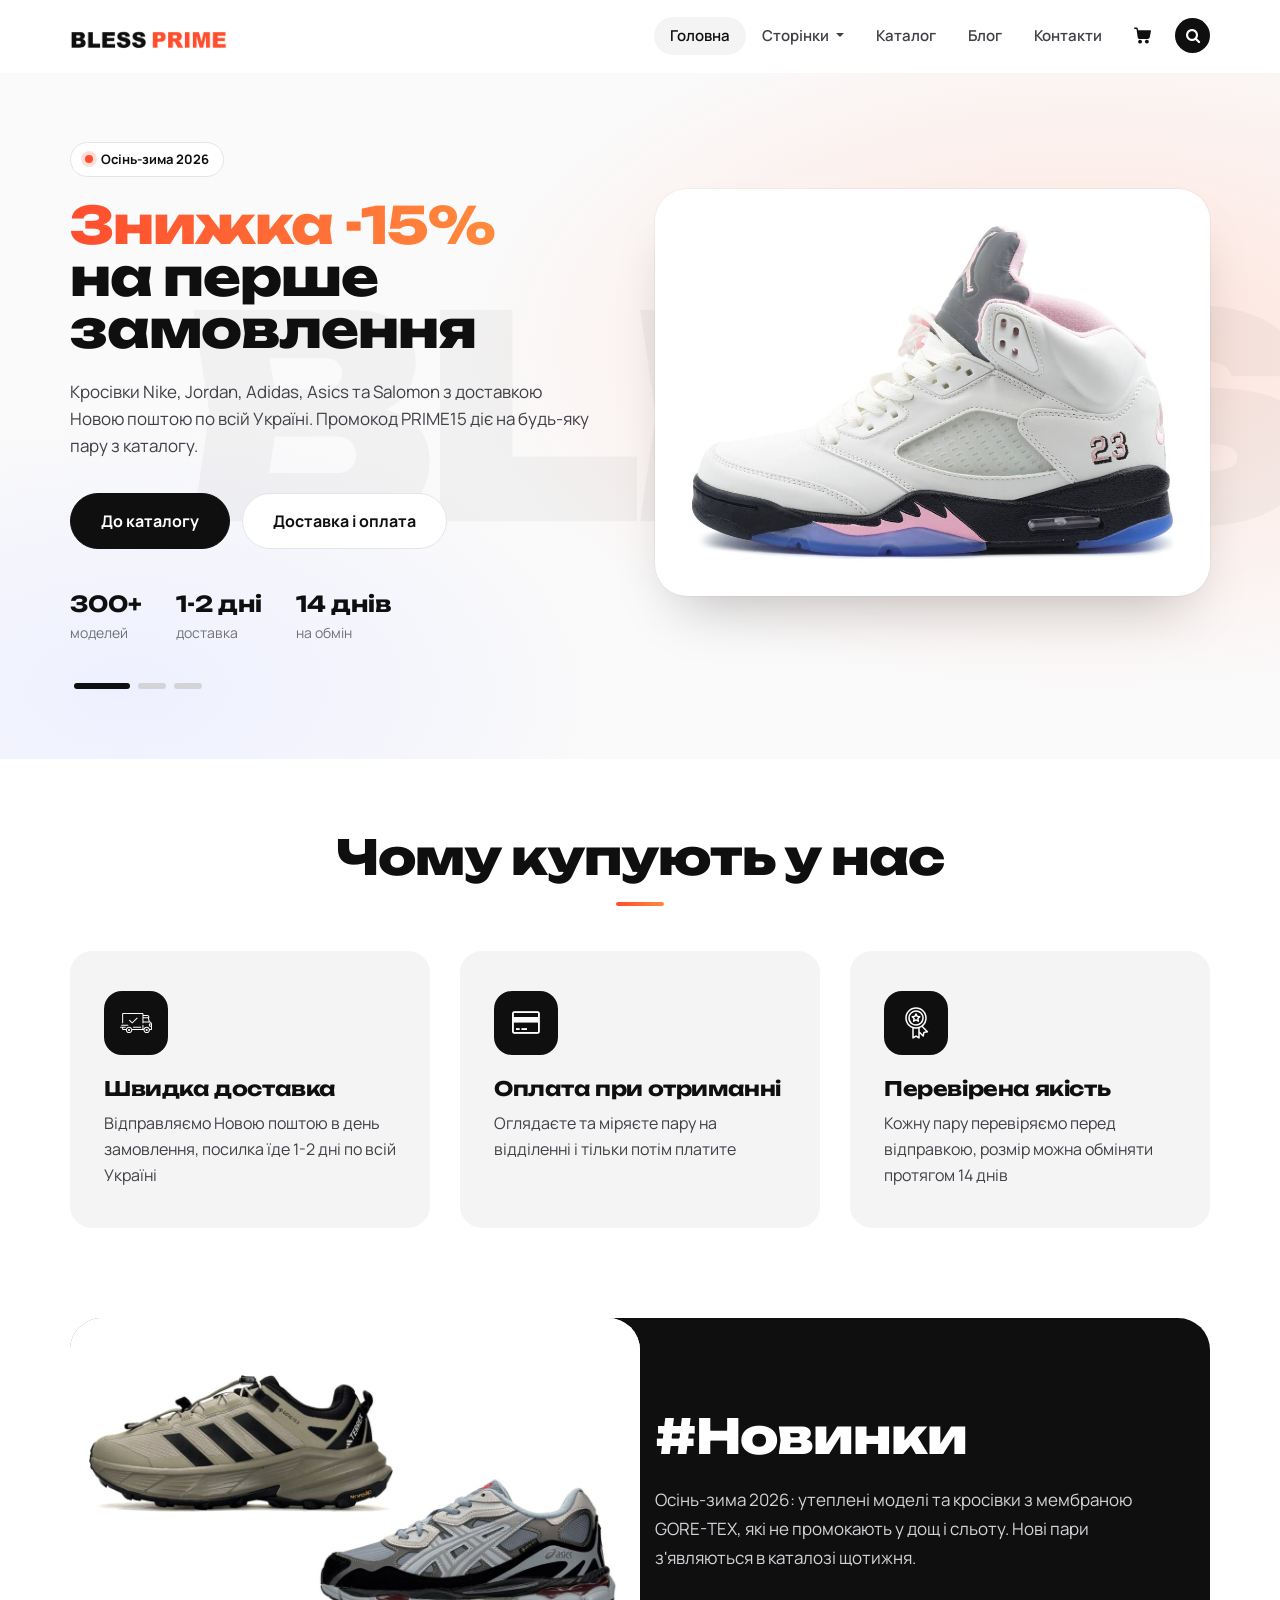
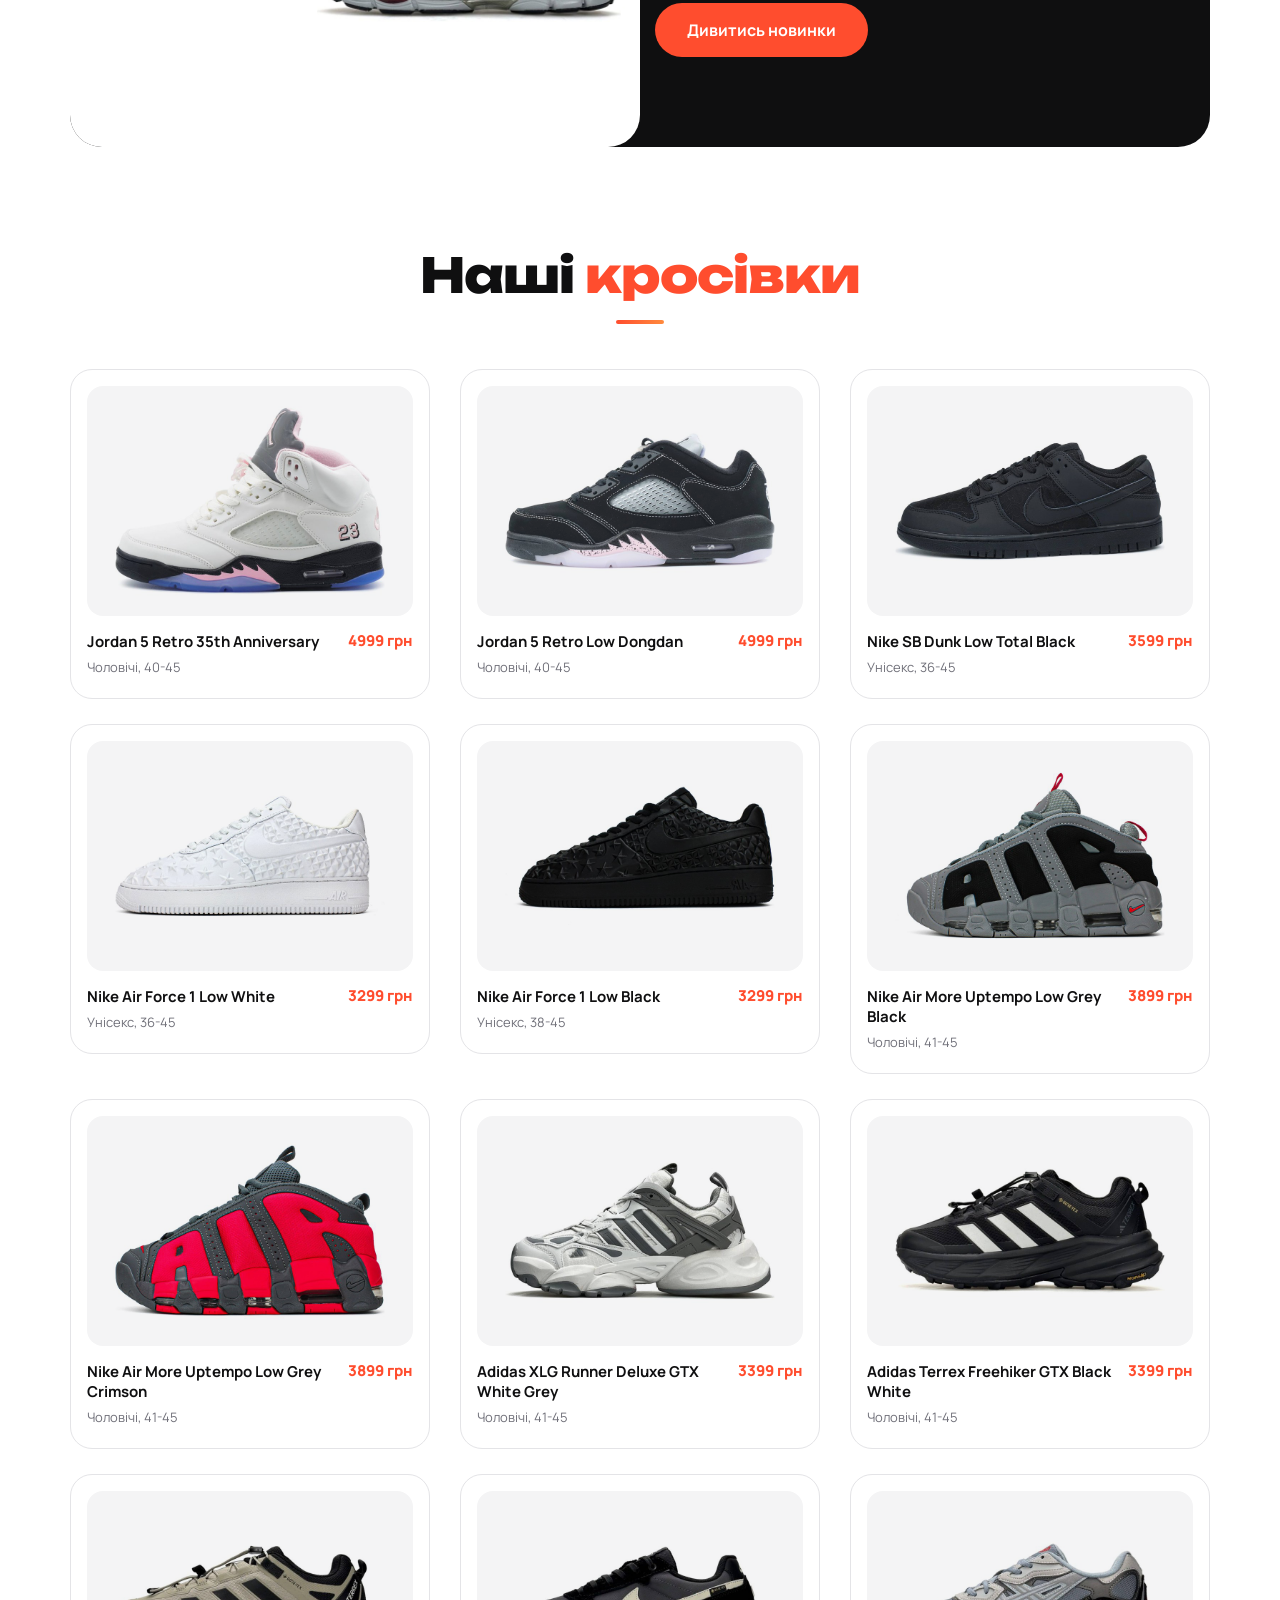
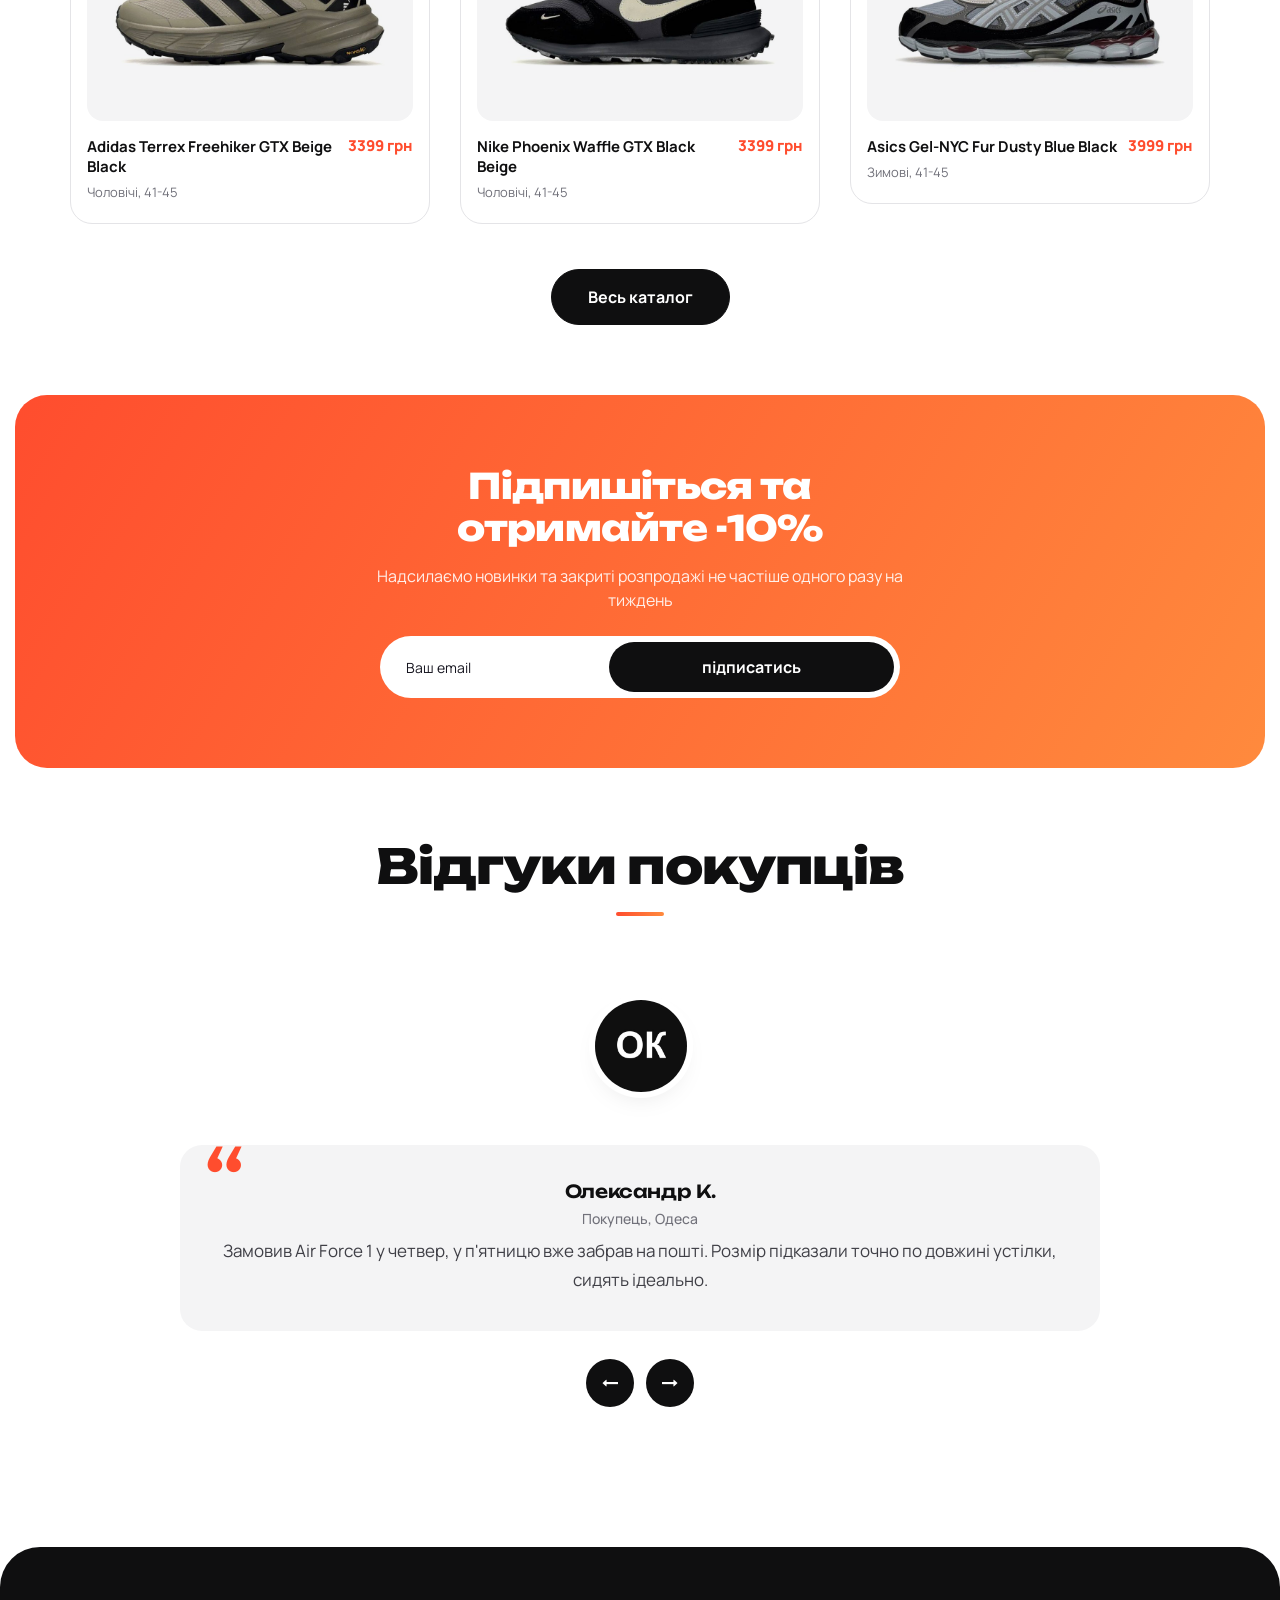
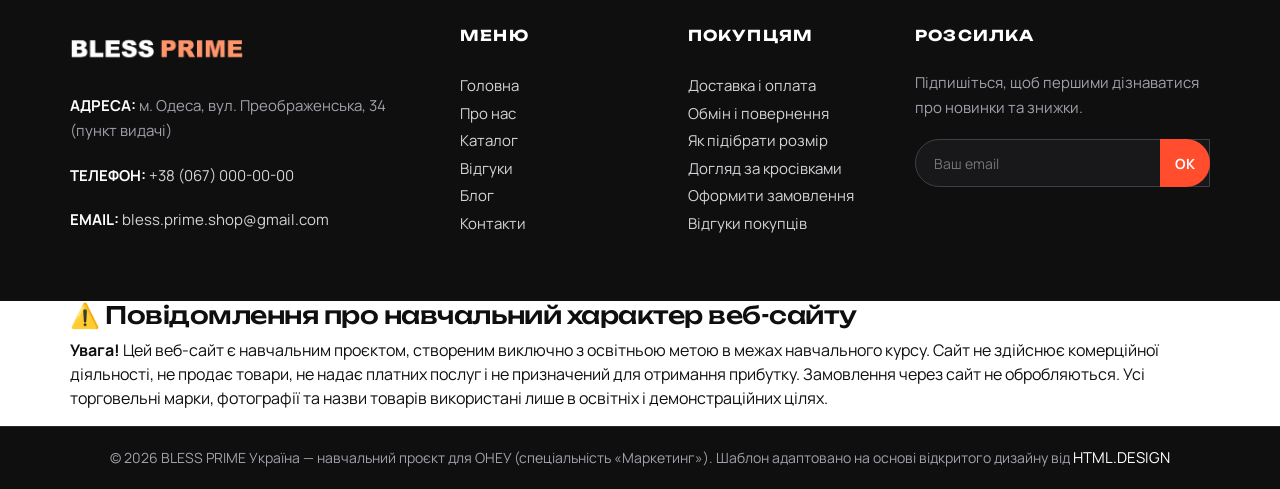
==== commit 8ec8b8c6: "Додано повідомлення про навчальний характер сайту" ====
--- a/index.html
+++ b/index.html
@@ -5,13 +5,13 @@
       <meta charset="utf-8" />
       <meta http-equiv="X-UA-Compatible" content="IE=edge" />
       <!-- Google tag (gtag.js) -->
-      <script async src="https://www.googletagmanager.com/gtag/js?id=G-VBFGF5TWVZ"></script>
+      <script async src="https://www.googletagmanager.com/gtag/js?id=G-MB625M6DER"></script>
       <script>
         window.dataLayer = window.dataLayer || [];
         function gtag(){dataLayer.push(arguments);}
         gtag('js', new Date());
 
-        gtag('config', 'G-VBFGF5TWVZ');
+        gtag('config', 'G-MB625M6DER');
       </script>
       <!-- Mobile Metas -->
       <meta name="viewport" content="width=device-width, initial-scale=1, shrink-to-fit=no" />
@@ -955,8 +955,16 @@
          </div>
       </footer>
       <!-- footer end -->
+      <div class="edu_notice_wrap">
+         <div class="container">
+            <div class="edu_notice">
+               <h4>⚠️ Повідомлення про навчальний характер веб-сайту</h4>
+               <p><b>Увага!</b> Цей веб-сайт є навчальним проєктом, створеним виключно з освітньою метою в межах навчального курсу. Сайт не здійснює комерційної діяльності, не продає товари, не надає платних послуг і не призначений для отримання прибутку. Замовлення через сайт не обробляються. Усі торговельні марки, фотографії та назви товарів використані лише в освітніх і демонстраційних цілях.</p>
+            </div>
+         </div>
+      </div>
       <div class="cpy_">
-         <p>© 2026 BLESS PRIME. Сайт створено на основі шаблону <a href="https://html.design/" target="_blank" rel="noopener">Free Html Templates</a></p>
+         <p>© 2026 BLESS PRIME Україна — навчальний проєкт для ОНЕУ (спеціальність «Маркетинг»). Шаблон адаптовано на основі відкритого дизайну від <a href="https://html.design/" target="_blank" rel="noopener">HTML.DESIGN</a></p>
       </div>
       <!-- jQery -->
       <script src="js/jquery-3.4.1.min.js"></script>
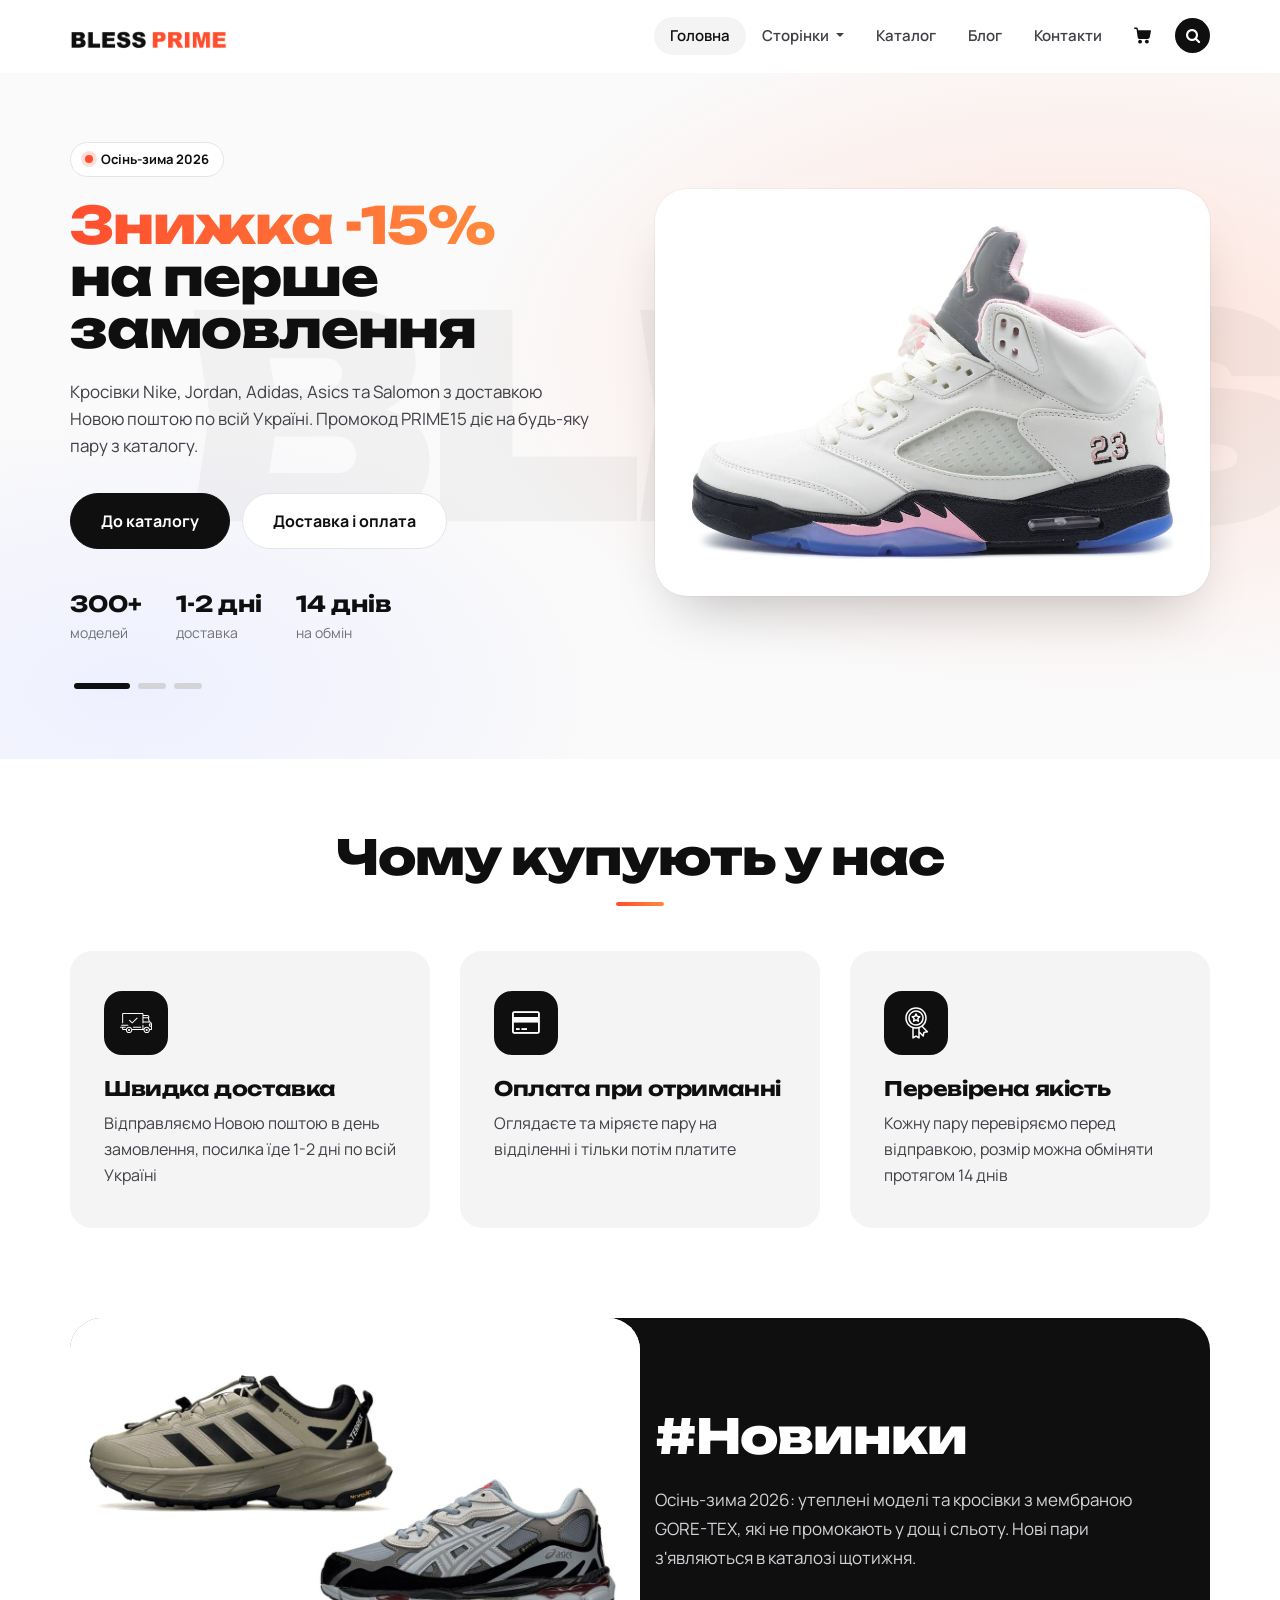
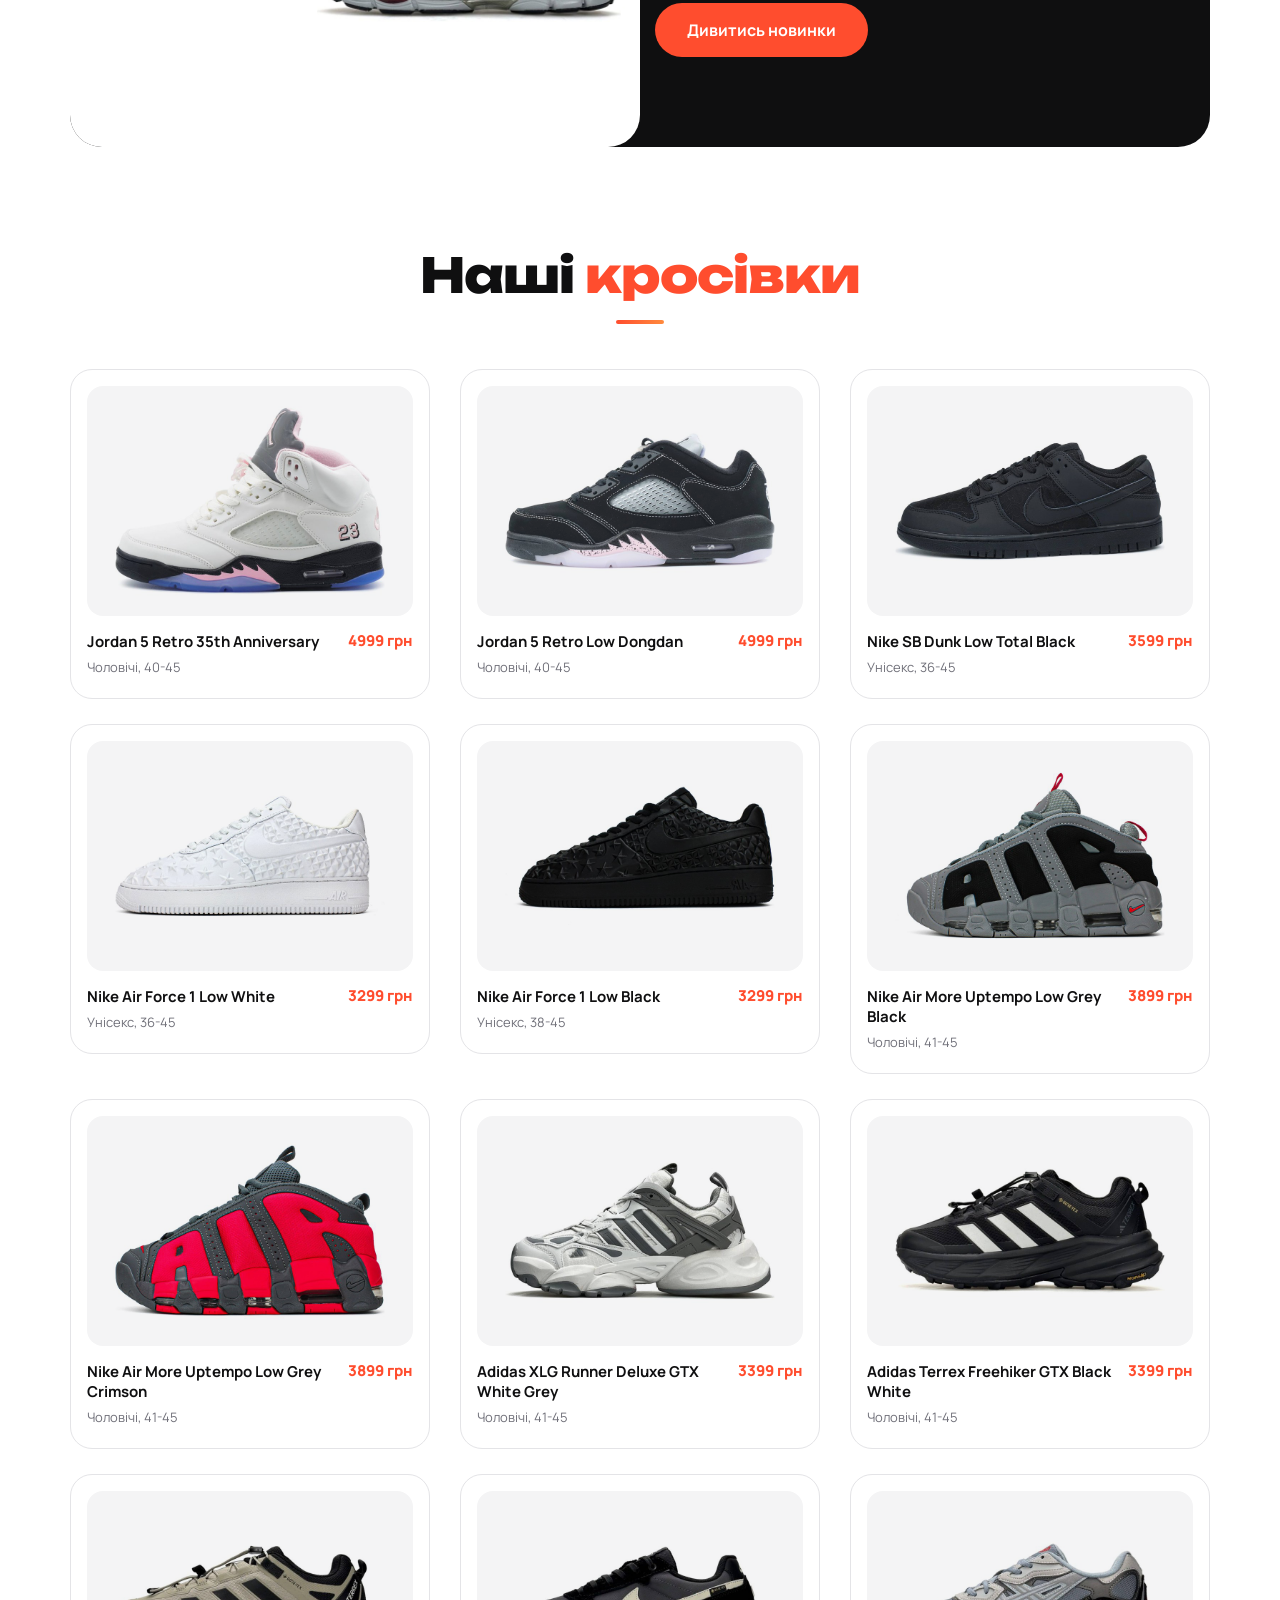
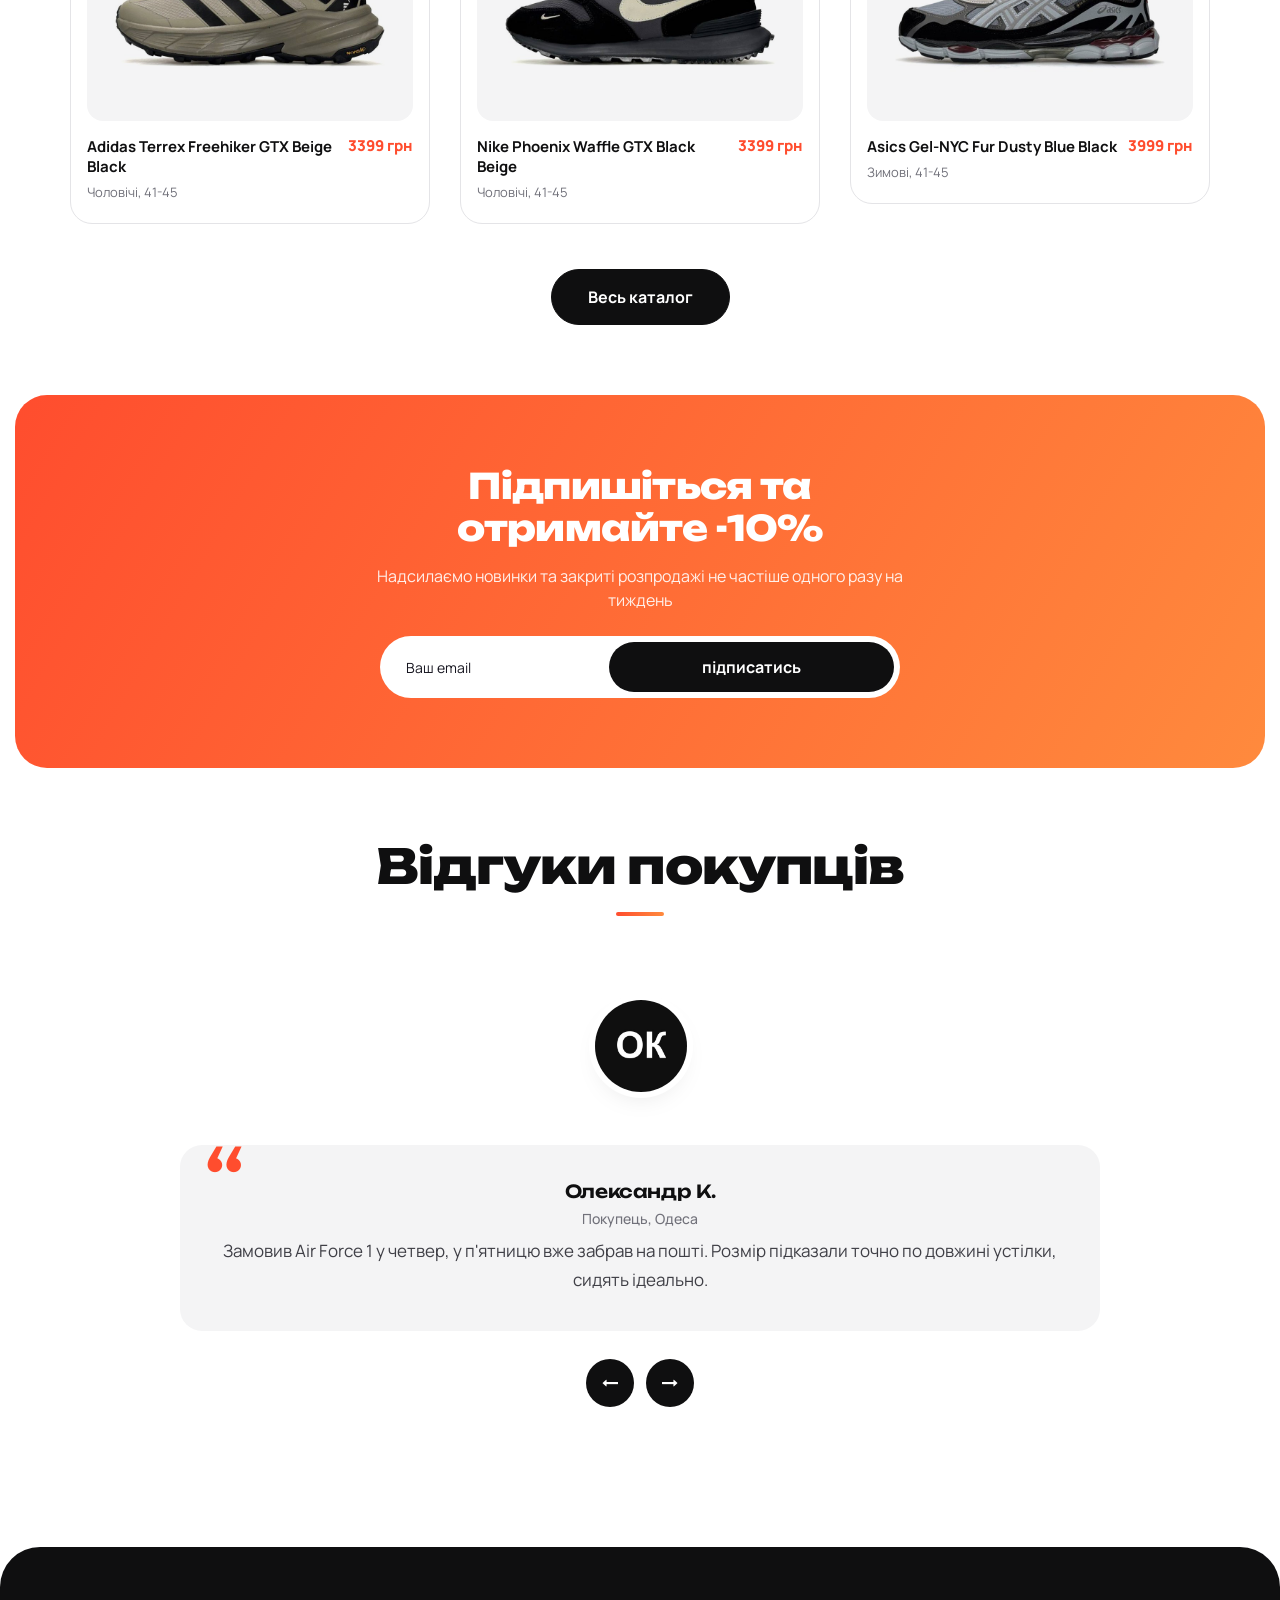
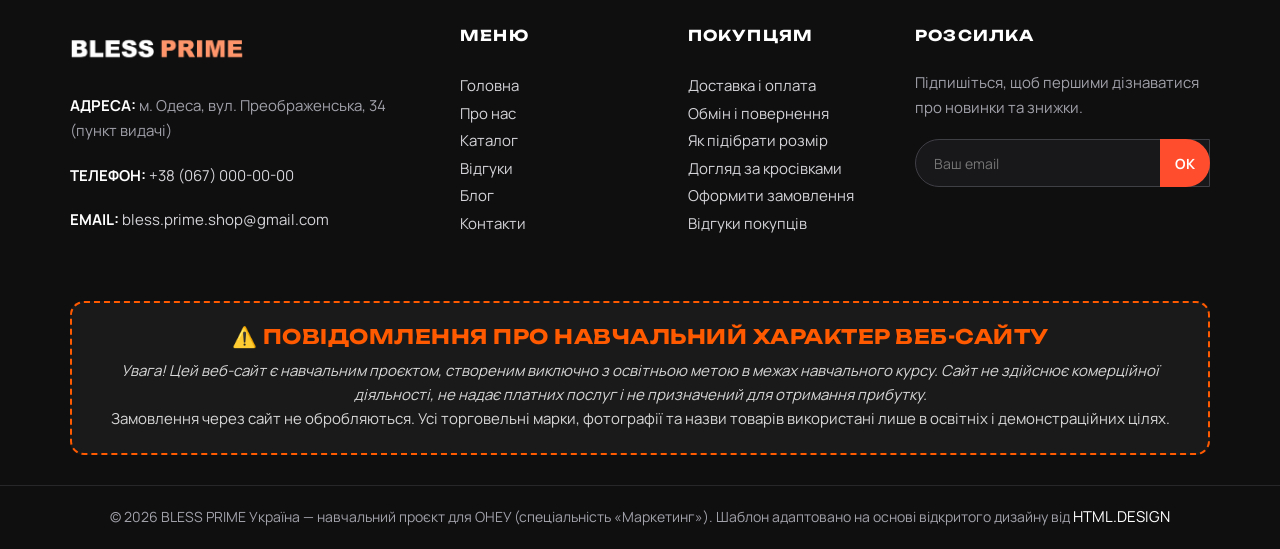
==== commit d75bc19e: "Текст повідомлення в підвалі згідно з методичкою" ====
--- a/index.html
+++ b/index.html
@@ -959,7 +959,8 @@
          <div class="container">
             <div class="edu_notice">
                <h4>⚠️ Повідомлення про навчальний характер веб-сайту</h4>
-               <p><b>Увага!</b> Цей веб-сайт є навчальним проєктом, створеним виключно з освітньою метою в межах навчального курсу. Сайт не здійснює комерційної діяльності, не продає товари, не надає платних послуг і не призначений для отримання прибутку. Замовлення через сайт не обробляються. Усі торговельні марки, фотографії та назви товарів використані лише в освітніх і демонстраційних цілях.</p>
+               <p><i>Увага! Цей веб-сайт є навчальним проєктом, створеним виключно з освітньою метою в межах навчального курсу. Сайт не здійснює комерційної діяльності, не надає платних послуг і не призначений для отримання прибутку.</i></p>
+               <p class="edu_more">Замовлення через сайт не обробляються. Усі торговельні марки, фотографії та назви товарів використані лише в освітніх і демонстраційних цілях.</p>
             </div>
          </div>
       </div>
--- a/css/prime.css
+++ b/css/prime.css
@@ -651,4 +651,10 @@
 }
 @media (max-width: 991px) {
   .hero_img { width: 100%; max-width: 460px; }
-}+}
+/* навчальний характер сайту */
+.edu_notice_wrap { background: #0f0f0f; padding: 0 0 30px; }
+.edu_notice { border: 2px dashed #ff5a00; border-radius: 14px; background: #1a1a1a; padding: 22px 28px; text-align: center; }
+.edu_notice h4 { font-size: 20px; font-weight: 700; text-transform: uppercase; color: #ff5a00; margin: 0 0 10px; letter-spacing: .5px; }
+.edu_notice p { font-size: 15px; line-height: 1.6; color: #d6d6d6; margin: 0; }
+@media (max-width: 575px) { .edu_notice { padding: 16px; } .edu_notice h4 { font-size: 16px; } }
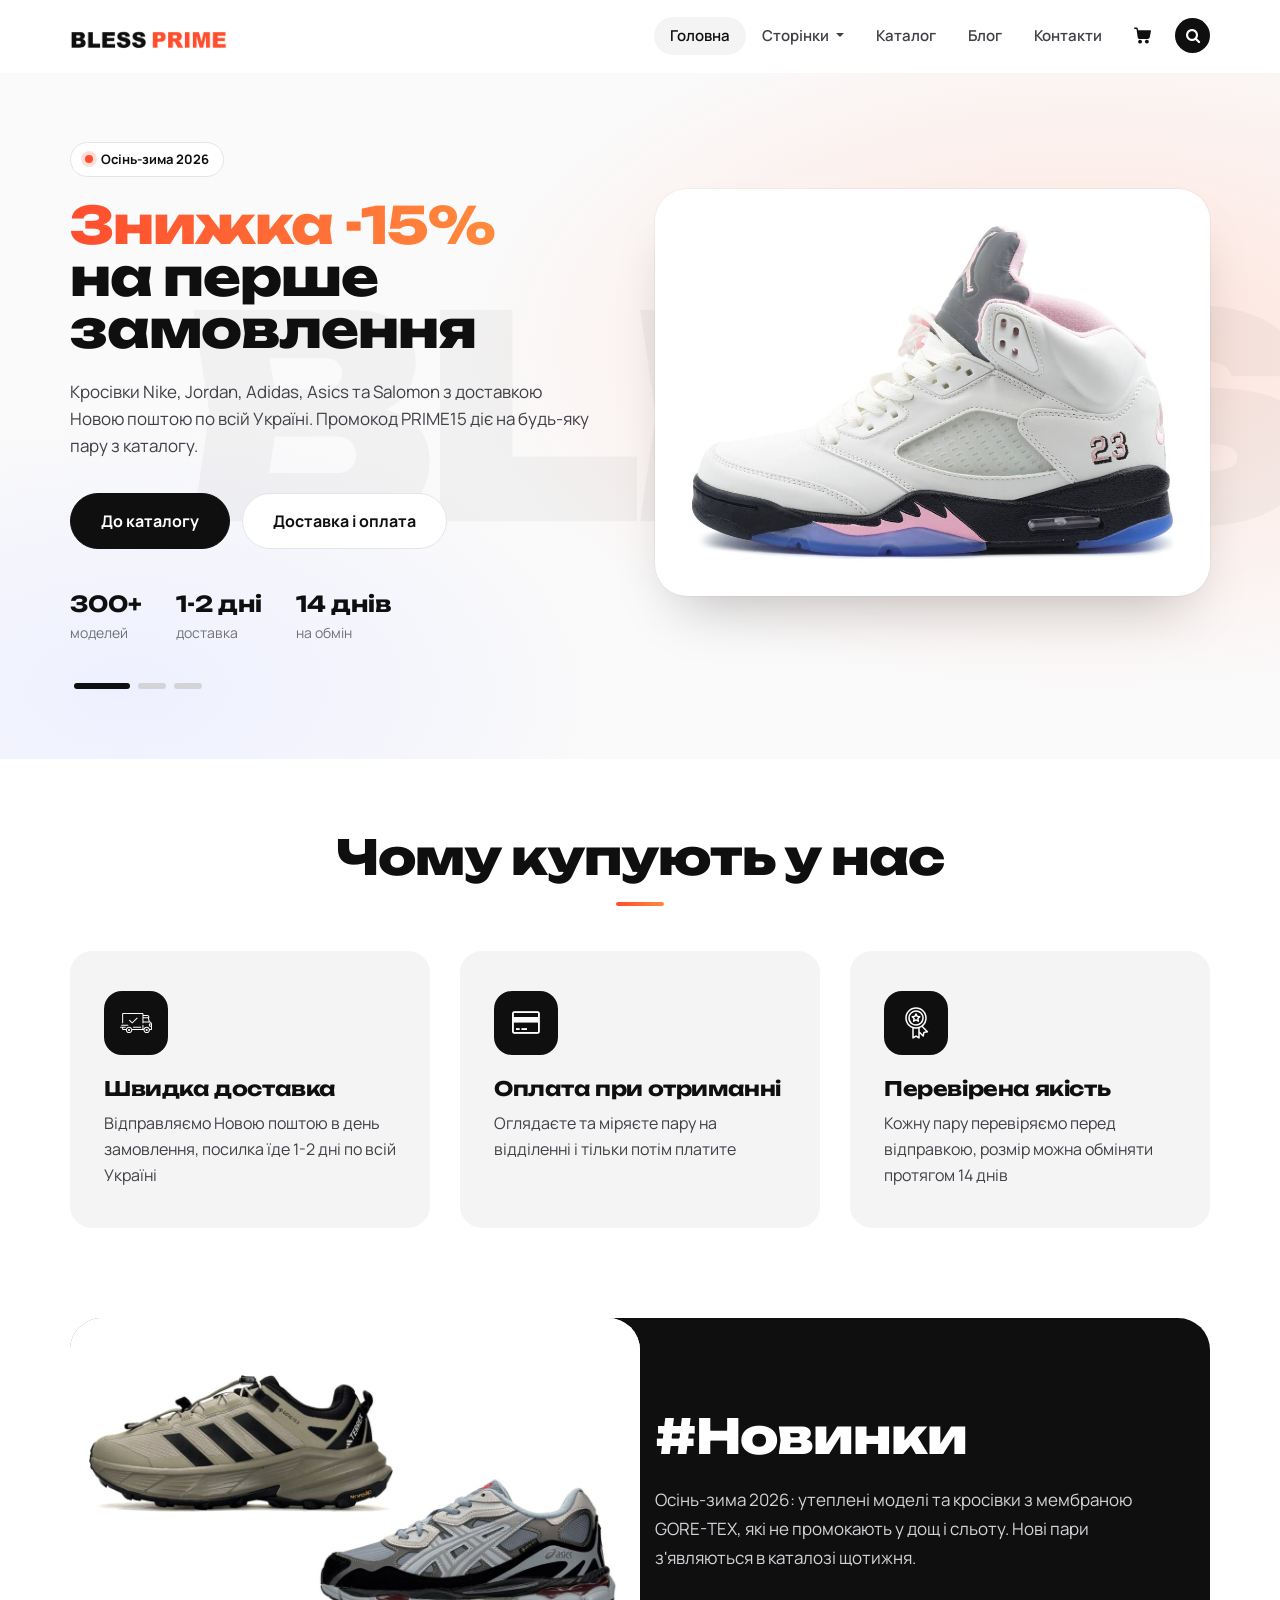
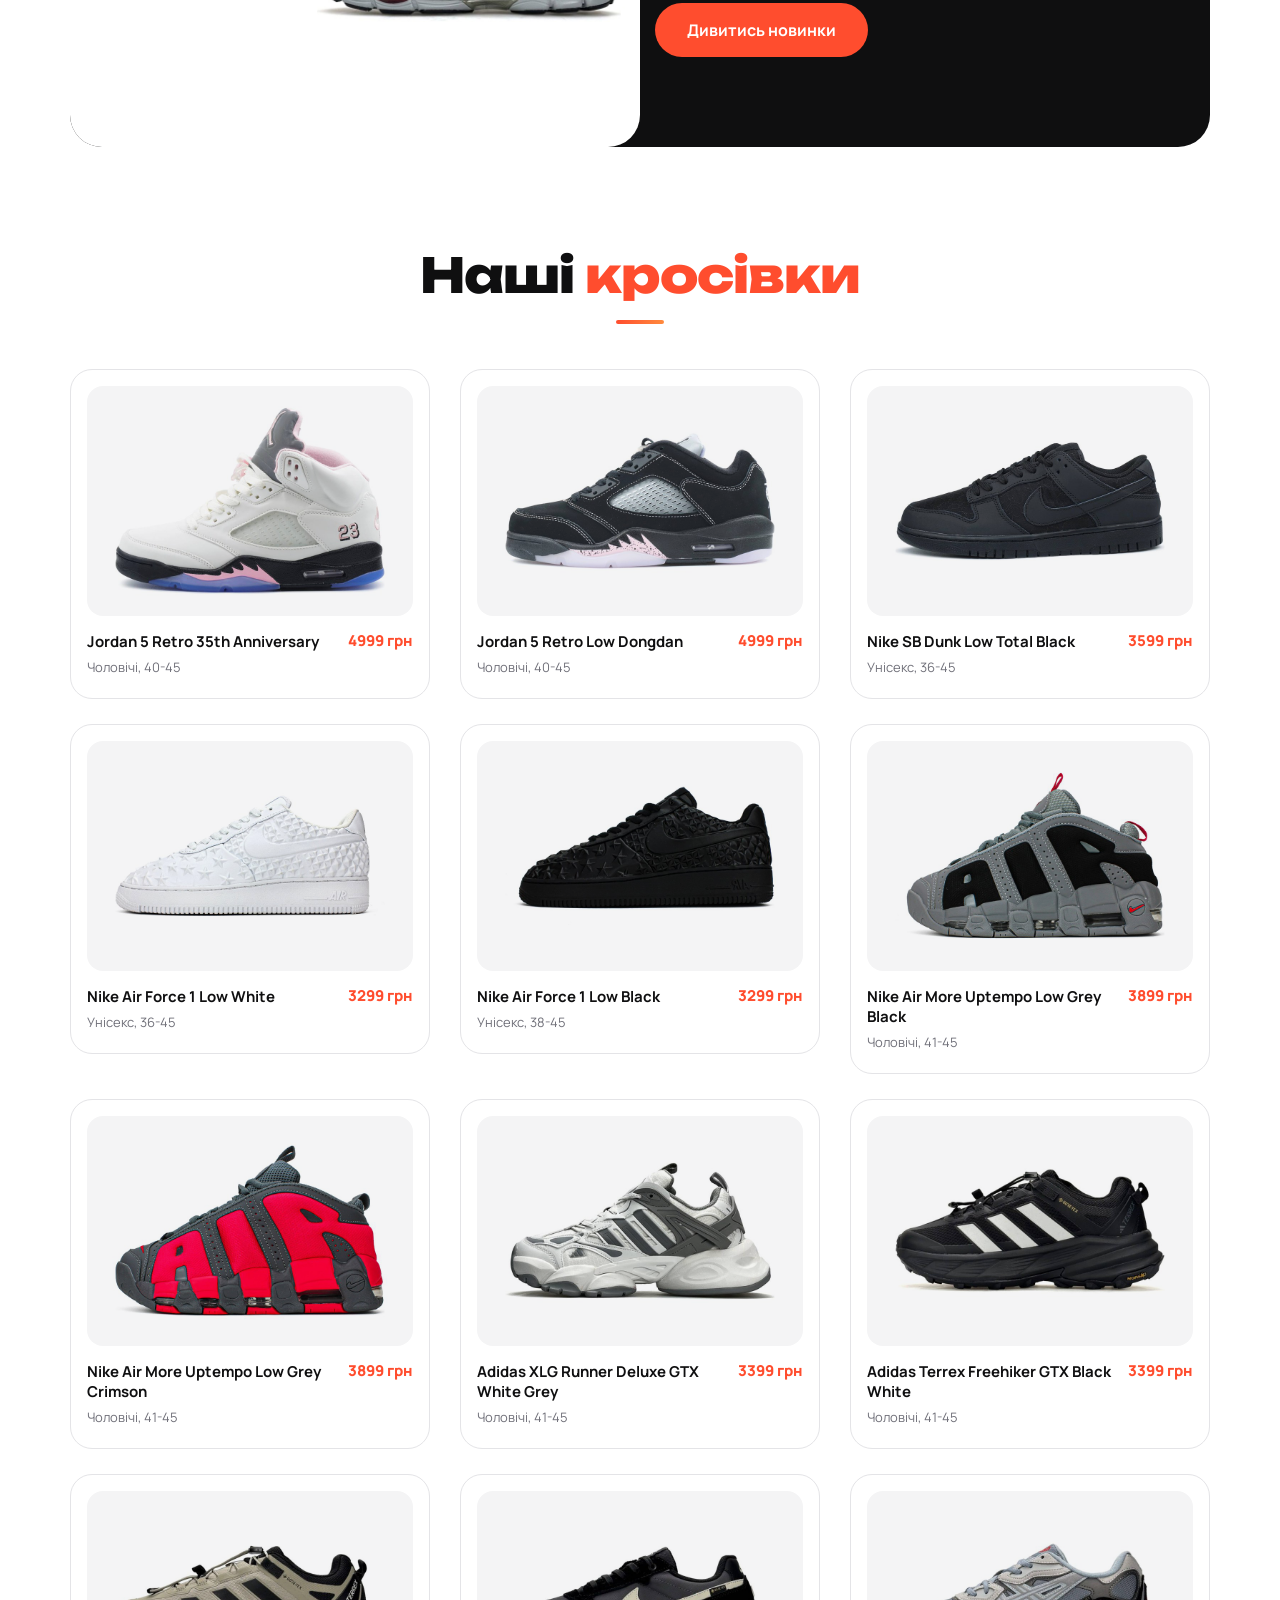
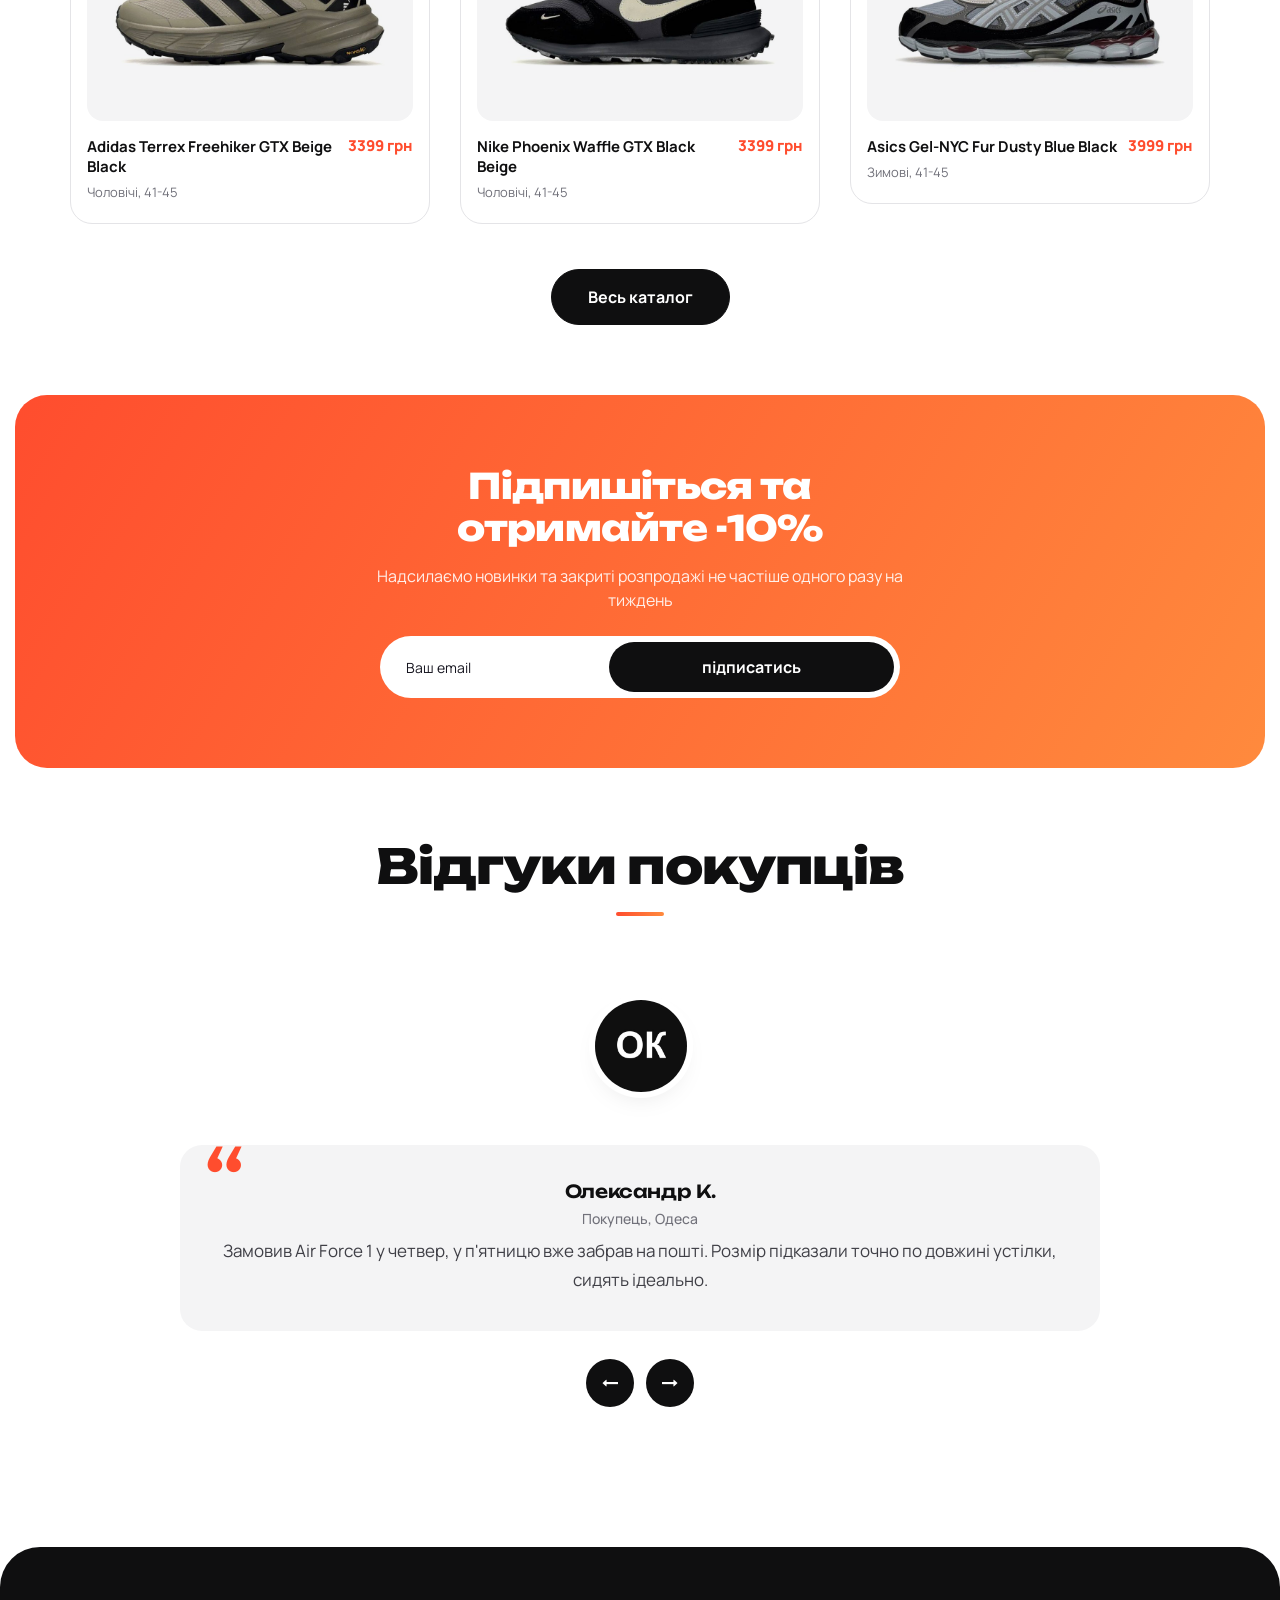
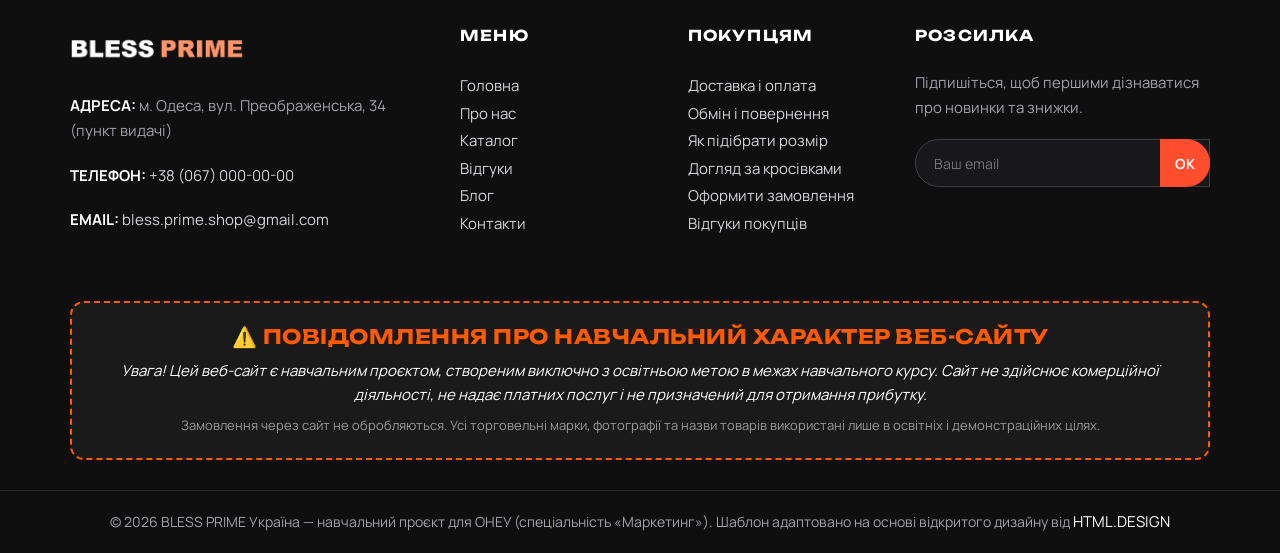
==== commit 891518db: "Підключено Microsoft Clarity" ====
--- a/index.html
+++ b/index.html
@@ -12,6 +12,14 @@
         gtag('js', new Date());
 
         gtag('config', 'G-MB625M6DER');
+      </script>
+      <!-- Microsoft Clarity -->
+      <script type="text/javascript">
+        (function(c,l,a,r,i,t,y){
+          c[a]=c[a]||function(){(c[a].q=c[a].q||[]).push(arguments)};
+          t=l.createElement(r);t.async=1;t.src="https://www.clarity.ms/tag/"+i;
+          y=l.getElementsByTagName(r)[0];y.parentNode.insertBefore(t,y);
+        })(window, document, "clarity", "script", "z7y7dl8y2n");
       </script>
       <!-- Mobile Metas -->
       <meta name="viewport" content="width=device-width, initial-scale=1, shrink-to-fit=no" />
--- a/css/prime.css
+++ b/css/prime.css
@@ -658,3 +658,6 @@
 .edu_notice h4 { font-size: 20px; font-weight: 700; text-transform: uppercase; color: #ff5a00; margin: 0 0 10px; letter-spacing: .5px; }
 .edu_notice p { font-size: 15px; line-height: 1.6; color: #d6d6d6; margin: 0; }
 @media (max-width: 575px) { .edu_notice { padding: 16px; } .edu_notice h4 { font-size: 16px; } }
+
+.edu_notice p i { font-style: italic; color: #ffffff; }
+.edu_notice p.edu_more { margin-top: 8px; font-size: 13px; color: #9a9a9a; }
